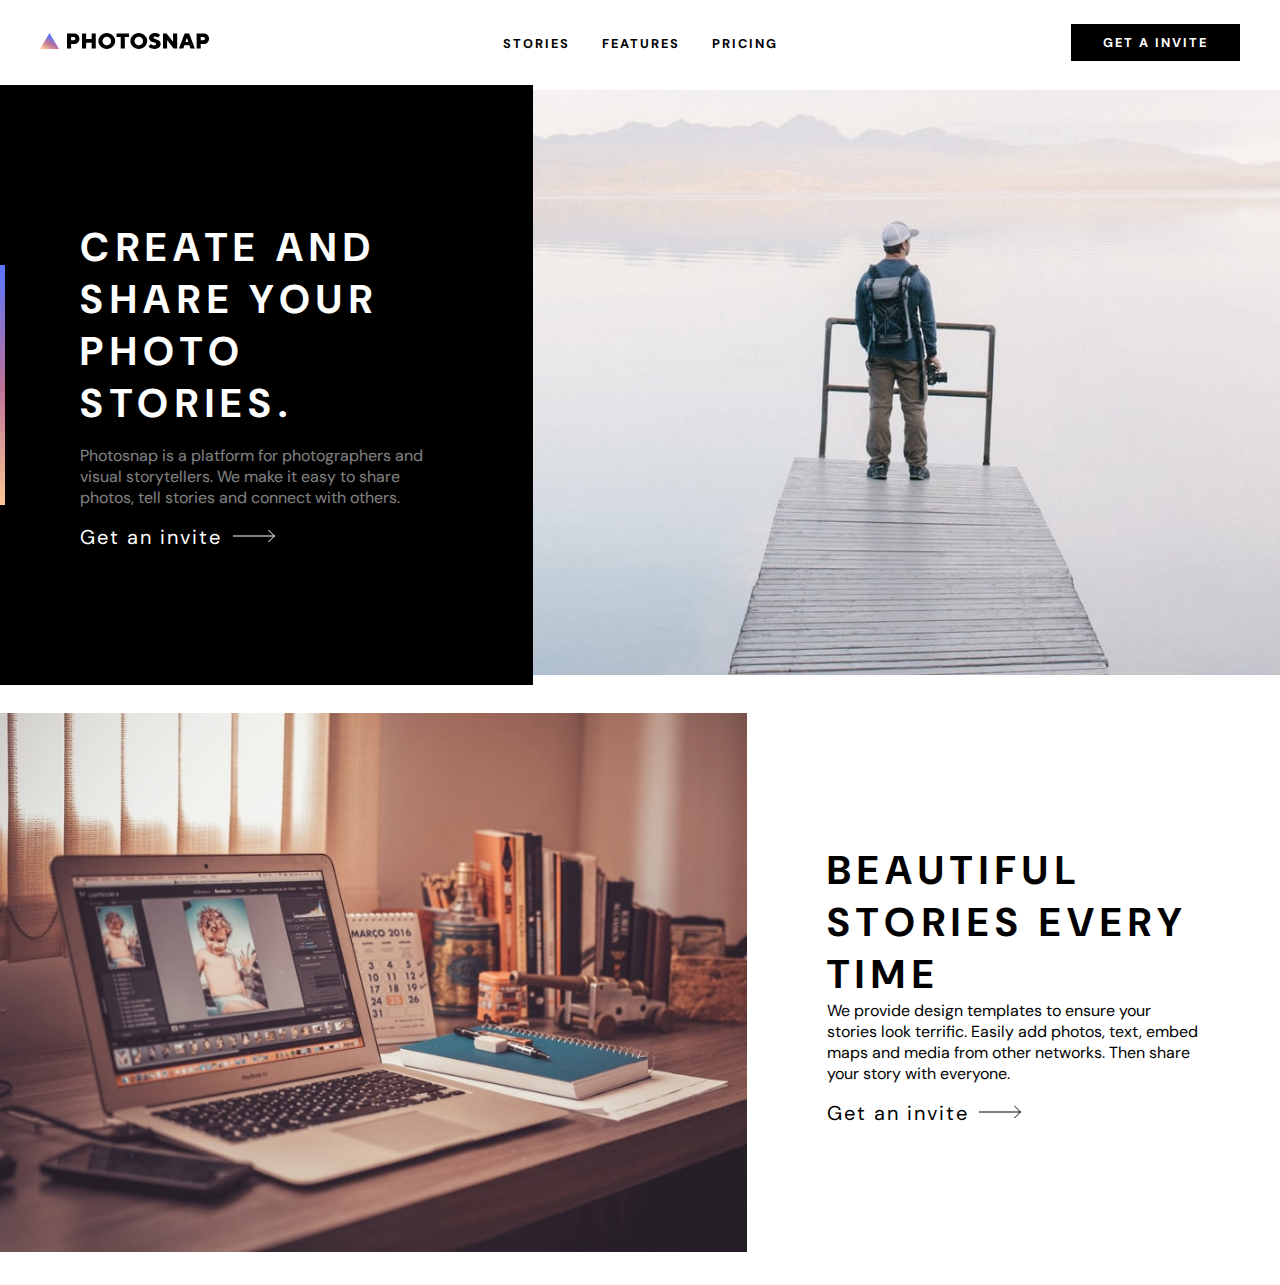
==== index.html @ 8a99cd74 "Stories Section Added" ====
<!DOCTYPE html>
<html lang="en">
  <head>
    <meta charset="UTF-8" />
    <meta name="viewport" content="width=device-width, initial-scale=1.0" />
    <title>Photosnap - Frontend Mentor Design</title>
    <!-- CSS Here -->
    <link rel="stylesheet" href="./app/style.css" />
    <!-- JS Here -->
    <script defer src="./app/script.js"></script>
    <!-- Font Here -->
    <link rel="preconnect" href="https://fonts.googleapis.com" />
    <link rel="preconnect" href="https://fonts.gstatic.com" crossorigin />
    <link
      href="https://fonts.googleapis.com/css2?family=DM+Sans:ital,opsz,wght@0,9..40,100..1000;1,9..40,100..1000&display=swap"
      rel="stylesheet"
    />
  </head>
  <body>
    <header class="container header">
      <a href="#">
        <img src="./src/logo/logo.svg" alt="Logo" />
      </a>
      <ul>
        <li><a href="#">Stories</a></li>
        <li><a href="#">Features</a></li>
        <li><a href="#">Pricing</a></li>
      </ul>
      <a href="#" class="get--invite__btn">Get a Invite</a>
    </header>

    <main>
      <section>
        <div class="hero__container flex flex-aic flex-jcc">
          <div class="typography__col flex flex-dir-col flex-ais flex-jcc">
            <h1>Create and share your photo stories.</h1>
            <p>
              Photosnap is a platform for photographers and visual storytellers.
              We make it easy to share photos, tell stories and connect with
              others.
            </p>
            <a class="arrow--white">Get an invite</a>
          </div>
          <div class="image__col">
            <img src="./src/background/create-and-share.jpg" alt="Hero Image" />
          </div>
        </div>
      </section>
      <!-- Stories -->
      <section>
        <div class="stories flex flex-aic flex-jcc">
          <div class="img__col flex-2">
            <img src="./src/background/beautiful-stories.jpg" alt="" />
          </div>
          <div class="typography flex flex-ais flex-jcc flex-dir-col flex-1">
            <h2>BEAUTIFUL STORIES EVERY TIME</h2>
            <p>
              We provide design templates to ensure your stories look terrific.
              Easily add photos, text, embed maps and media from other networks.
              Then share your story with everyone.
            </p>
            <a class="arrow--black">Get an invite</a>
          </div>
        </div>
      </section>
    </main>
  </body>
</html>
---- app/style.css ----
/* Variable */
:root {
  --white-color: #fff;
  --black-color: #000;
  --grey-color: #dfdfdf;
  --blue-color: #5a77ff;
  --pink-color: #bc7198;
  --orange-color: #ffc593;
}
* {
  margin: 0;
  padding: 0;
}
a {
  font-size: 0.8rem;
  letter-spacing: 0.125rem;
  font-weight: 700;
  text-decoration: none;
}
a:not(.get--invite__btn):hover {
  opacity: 0.5;
}
ul {
  list-style: none;
  display: flex;
  align-items: center;
  gap: 2rem;
}
h1,
h2 {
  letter-spacing: 0.417rem;
  font-size: 2.5rem;
  font-weight: 700;
  line-height: 3.25rem;
  text-transform: uppercase;
}
.arrow--white {
  position: relative;
  margin-top: 1rem;
  font-size: 1.25rem;
  font-weight: 400;
  cursor: pointer;
  opacity: 1;
}

.arrow--white::before {
  content: "";
  width: 3rem;
  height: 1.25rem;
  background-image: url(./../src/icons/arrow-white.svg);
  background-position: center;
  background-repeat: no-repeat;
  position: absolute;
  top: 2px;
  bottom: 0;
  right: -3.5rem;
}
.arrow--black {
  position: relative;
  margin-top: 1rem;
  font-size: 1.25rem;
  font-weight: 400;
  cursor: pointer;
  opacity: 1;
}

.arrow--black::before {
  content: "";
  width: 3rem;
  height: 1.25rem;
  background-image: url(./../src/icons/arrow-black.svg);
  background-position: center;
  background-repeat: no-repeat;
  position: absolute;
  top: 2px;
  bottom: 0;
  right: -3.5rem;
}
.container {
  max-width: 1200px;
  margin: 0 auto;
}
.flex {
  display: flex;
}
.flex-aic {
  align-items: center;
}
.flex-ais {
  align-items: flex-start;
}
.flex-dir-col {
  flex-direction: column;
}
.flex-jcc {
  justify-content: center;
}
.flex-1 {
  flex: 1;
}
.flex-2 {
  flex: 2;
}

body {
  font-family: "DM Sans", sans-serif;
  font-weight: 400;
}

/* Header */
.header {
  display: flex;
  align-items: center;
  justify-content: space-between;
  flex-direction: row;
  padding: 1.5rem 0;
}
.header ul li a {
  text-transform: uppercase;
  color: var(--black-color);
  transition: opacity 0.25s ease-in-out;
}
.get--invite__btn {
  text-transform: uppercase;
  background: var(--black-color);
  color: var(--white-color);
  padding: 0.625rem 2rem;
  transition: all 0.5s ease-in-out;
}
.get--invite__btn:hover {
  background: var(--grey-color);
  color: var(--black-color);
}
/* Hero */
.hero__container {
  height: 600px;
  overflow: hidden;
}
.hero__container .typography__col {
  background: var(--black-color);
  flex: 1;
  height: 100%;
  padding: 0 5rem;
  position: relative;
}
.hero__container .typography__col::before {
  content: "";
  position: absolute;
  left: 0;
  width: 5px;
  height: 40%;
  background-image: linear-gradient(
    var(--blue-color),
    var(--pink-color),
    var(--orange-color)
  );
}
.hero__container .image__col {
  flex: 2;
  width: 100%;
}
.hero__container .image__col img {
  width: 100%;
  height: 100%;
  object-fit: cover;
}
.hero__container :has(h1, p, a) {
  color: var(--white-color);
}
.hero__container p {
  margin-top: 1rem;
  opacity: 0.5;
}
/* Stories */
.stories {
  height: 600px;
  overflow: hidden;
}
.stories .typography {
  height: 100%;
  padding: 0 5rem;
}
.stories img {
  width: 100%;
  height: 100%;
  object-fit: cover;
}
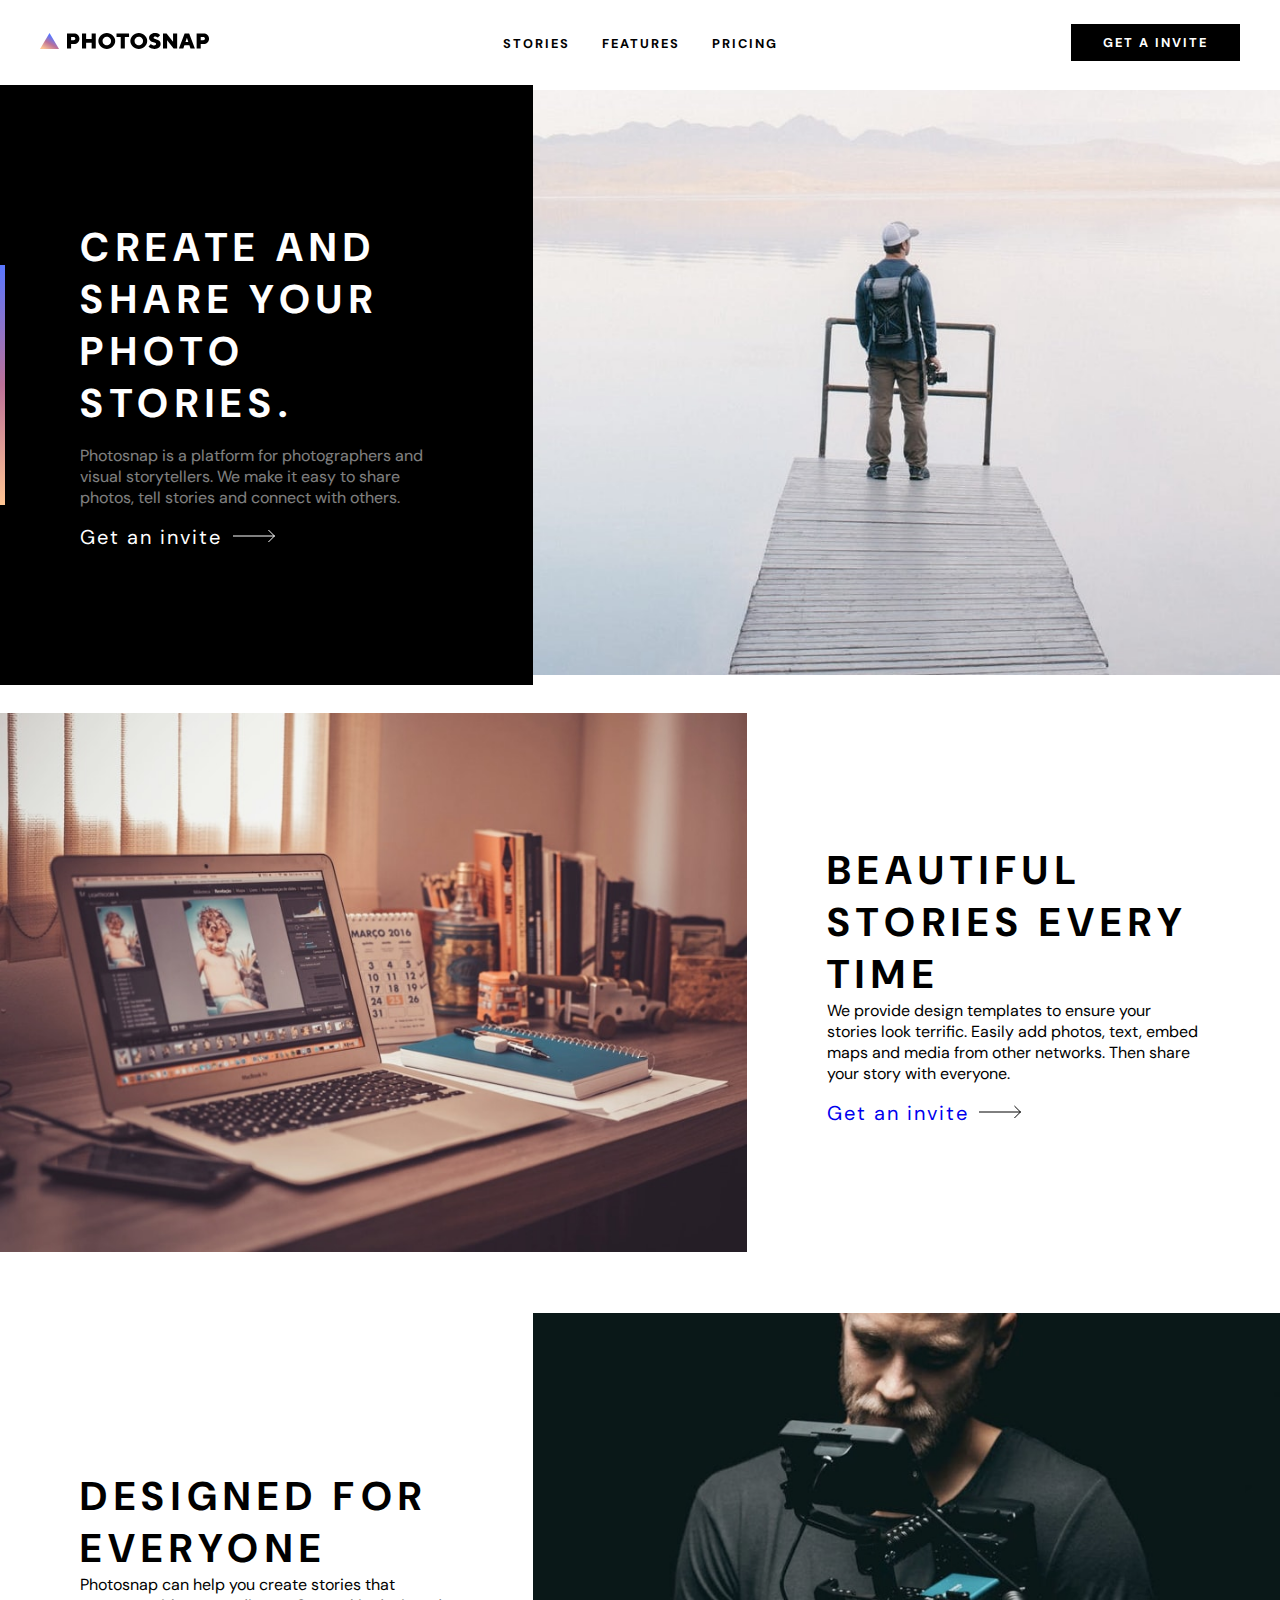
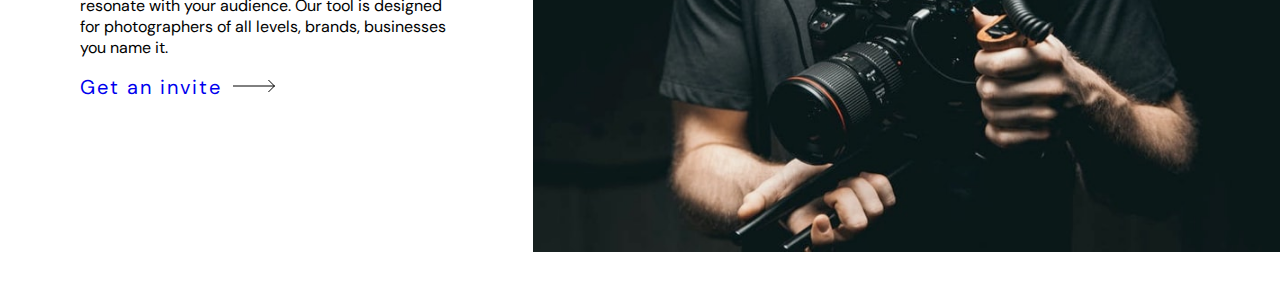
==== commit fd61bc5e: "Designed for Everyone Section is created" ====
--- a/index.html
+++ b/index.html
@@ -32,7 +32,9 @@
     <main>
       <section>
         <div class="hero__container flex flex-aic flex-jcc">
-          <div class="typography__col flex flex-dir-col flex-ais flex-jcc">
+          <div
+            class="typography__col flex flex-dir-col flex-ais flex-jcc flex-1"
+          >
             <h1>Create and share your photo stories.</h1>
             <p>
               Photosnap is a platform for photographers and visual storytellers.
@@ -41,7 +43,7 @@
             </p>
             <a class="arrow--white">Get an invite</a>
           </div>
-          <div class="image__col">
+          <div class="image__col flex-2">
             <img src="./src/background/create-and-share.jpg" alt="Hero Image" />
           </div>
         </div>
@@ -49,17 +51,38 @@
       <!-- Stories -->
       <section>
         <div class="stories flex flex-aic flex-jcc">
-          <div class="img__col flex-2">
+          <div class="image__col flex-2">
             <img src="./src/background/beautiful-stories.jpg" alt="" />
           </div>
-          <div class="typography flex flex-ais flex-jcc flex-dir-col flex-1">
+          <div
+            class="typography__col flex flex-ais flex-jcc flex-dir-col flex-1"
+          >
             <h2>BEAUTIFUL STORIES EVERY TIME</h2>
             <p>
               We provide design templates to ensure your stories look terrific.
               Easily add photos, text, embed maps and media from other networks.
               Then share your story with everyone.
             </p>
-            <a class="arrow--black">Get an invite</a>
+            <a href="#" class="arrow--black">Get an invite</a>
+          </div>
+        </div>
+      </section>
+      <!-- Designed for Everyone -->
+      <section>
+        <div class="design flex flex-aic flex jcc">
+          <div
+            class="typography__col flex flex-ais flex-jcc flex-dir-col flex-1"
+          >
+            <h2>Designed for Everyone</h2>
+            <p>
+              Photosnap can help you create stories that resonate with your
+              audience. Our tool is designed for photographers of all levels,
+              brands, businesses you name it.
+            </p>
+            <a href="#" class="arrow--black">Get an invite</a>
+          </div>
+          <div class="image__col flex-2">
+            <img src="./src/background/designed-for-everyone.jpg" alt="" />
           </div>
         </div>
       </section>
--- a/app/style.css
+++ b/app/style.css
@@ -132,15 +132,21 @@
   color: var(--black-color);
 }
 /* Hero */
-.hero__container {
+:where(.hero__container, .stories, .design) {
   height: 600px;
   overflow: hidden;
 }
+:where(.hero__container, .stories, .design) .typography__col {
+  height: 100%;
+  padding: 0 5rem;
+}
+:where(.hero__container, .stories, .design) .image__col img {
+  width: 100%;
+  height: 100%;
+  object-fit: cover;
+}
 .hero__container .typography__col {
   background: var(--black-color);
-  flex: 1;
-  height: 100%;
-  padding: 0 5rem;
   position: relative;
 }
 .hero__container .typography__col::before {
@@ -159,11 +165,7 @@
   flex: 2;
   width: 100%;
 }
-.hero__container .image__col img {
-  width: 100%;
-  height: 100%;
-  object-fit: cover;
-}
+
 .hero__container :has(h1, p, a) {
   color: var(--white-color);
 }
@@ -171,17 +173,3 @@
   margin-top: 1rem;
   opacity: 0.5;
 }
-/* Stories */
-.stories {
-  height: 600px;
-  overflow: hidden;
-}
-.stories .typography {
-  height: 100%;
-  padding: 0 5rem;
-}
-.stories img {
-  width: 100%;
-  height: 100%;
-  object-fit: cover;
-}
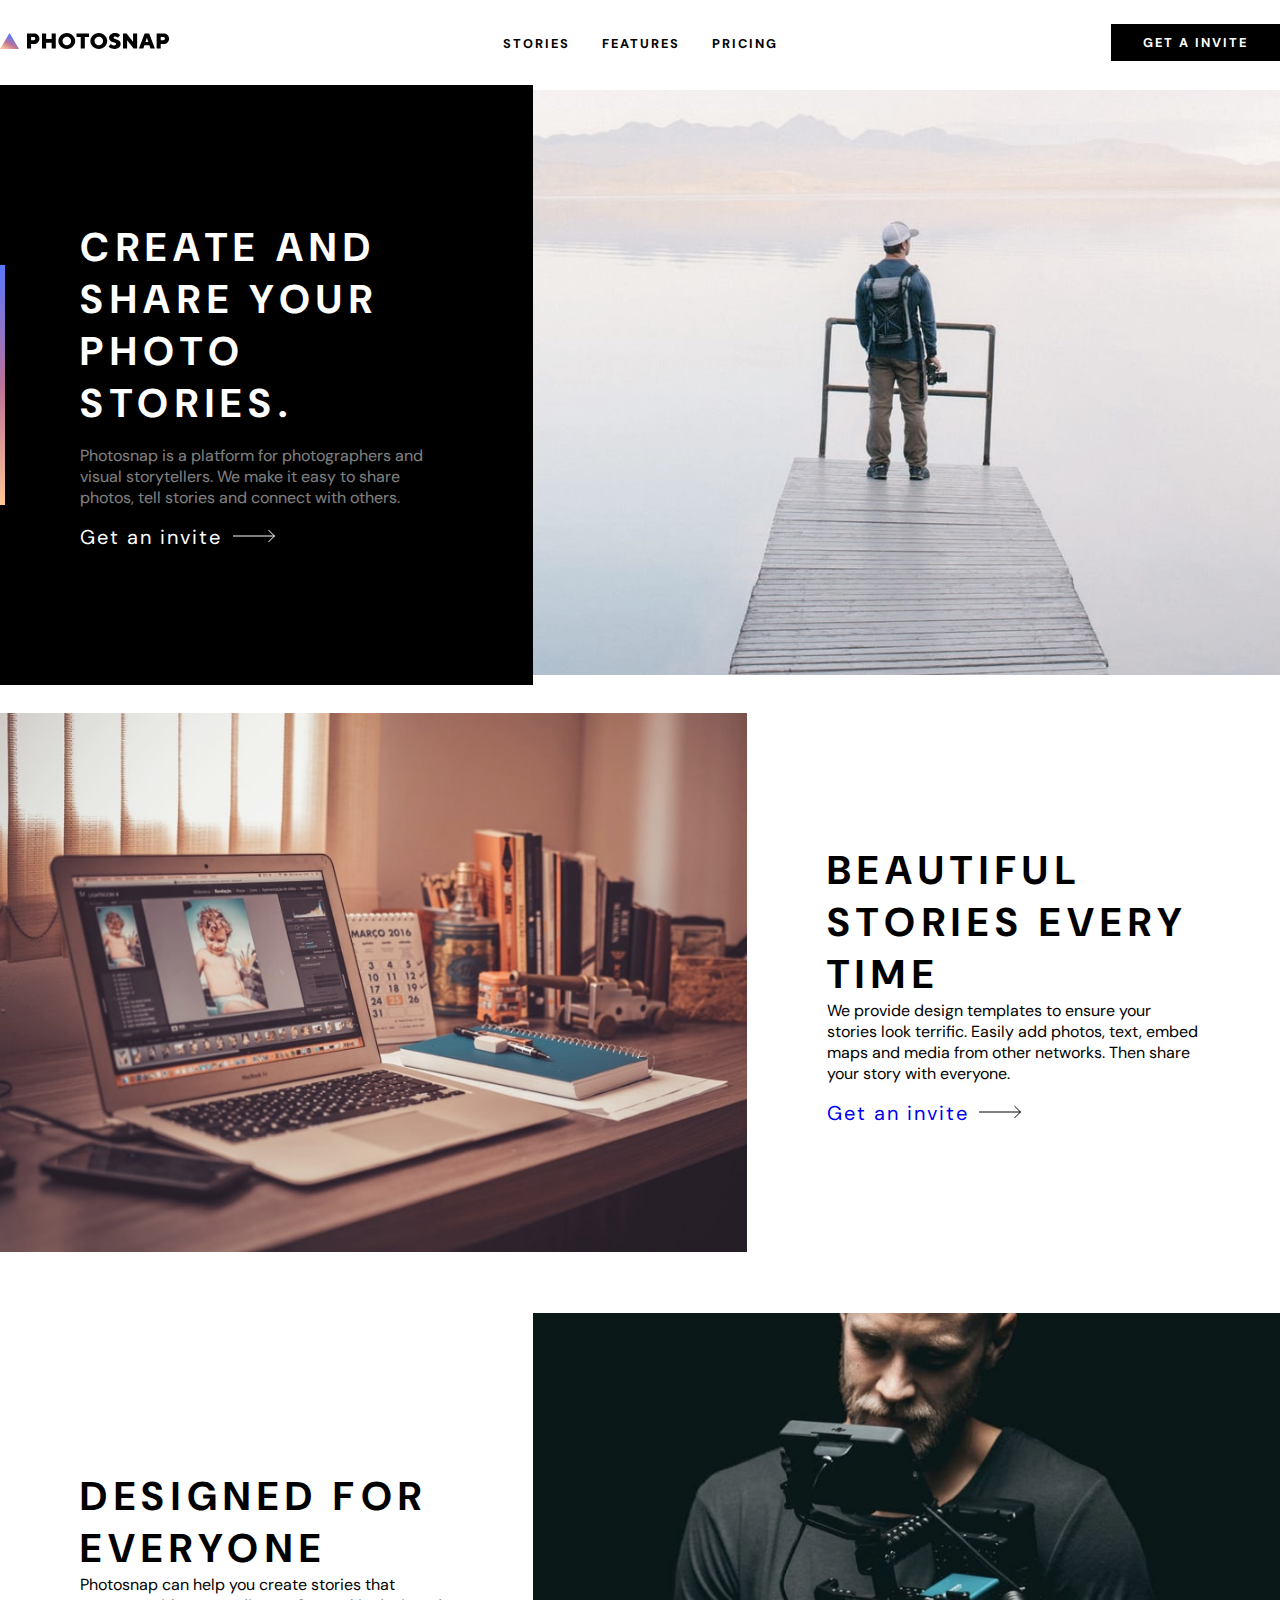
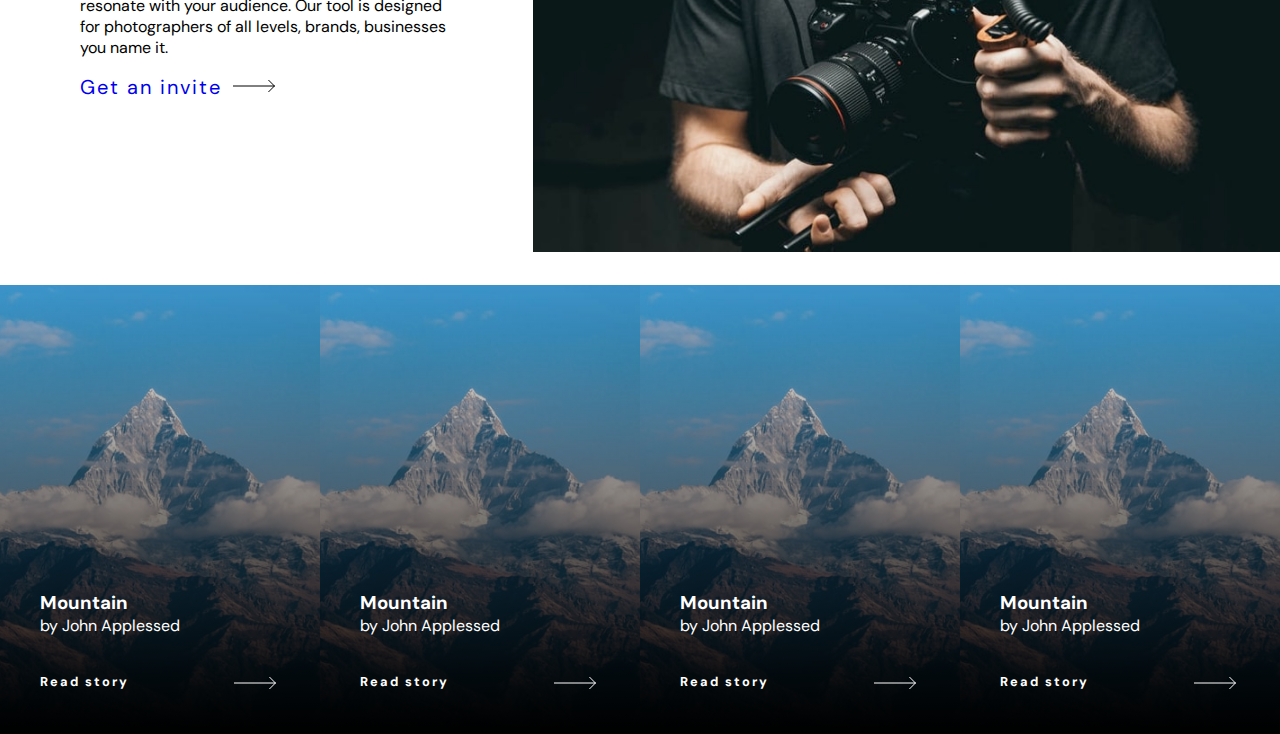
==== commit b072ff52: "Stories card layout designed" ====
--- a/index.html
+++ b/index.html
@@ -86,6 +86,55 @@
           </div>
         </div>
       </section>
+      <!-- Stories cards -->
+      <section>
+        <div class="stories__card">
+          <div class="single--story">
+            <img src="./src/story/mountains.jpg" />
+            <div class="story--content">
+              <h3>Mountain</h3>
+              <p>by John Applessed</p>
+              <div class="divider--line">
+                <span></span>
+              </div>
+              <a href="#">Read story</a>
+            </div>
+          </div>
+          <div class="single--story">
+            <img src="./src/story/mountains.jpg" />
+            <div class="story--content">
+              <h3>Mountain</h3>
+              <p>by John Applessed</p>
+              <div class="divider--line">
+                <span></span>
+              </div>
+              <a href="#">Read story</a>
+            </div>
+          </div>
+          <div class="single--story">
+            <img src="./src/story/mountains.jpg" />
+            <div class="story--content">
+              <h3>Mountain</h3>
+              <p>by John Applessed</p>
+              <div class="divider--line">
+                <span></span>
+              </div>
+              <a href="#">Read story</a>
+            </div>
+          </div>
+          <div class="single--story">
+            <img src="./src/story/mountains.jpg" />
+            <div class="story--content">
+              <h3>Mountain</h3>
+              <p>by John Applessed</p>
+              <div class="divider--line">
+                <span></span>
+              </div>
+              <a href="#">Read story</a>
+            </div>
+          </div>
+        </div>
+      </section>
     </main>
   </body>
 </html>
--- a/app/style.css
+++ b/app/style.css
@@ -77,7 +77,7 @@
   right: -3.5rem;
 }
 .container {
-  max-width: 1200px;
+  max-width: 1360px;
   margin: 0 auto;
 }
 .flex {
@@ -173,3 +173,72 @@
   margin-top: 1rem;
   opacity: 0.5;
 }
+/* Stories card */
+.stories__card {
+  display: grid;
+  grid-template-columns: repeat(4, 1fr);
+}
+.single--story {
+  width: 100%;
+  overflow: hidden;
+  position: relative;
+}
+.single--story::before {
+  content: "";
+  position: absolute;
+  min-width: 600px;
+  height: 100%;
+  background: linear-gradient(#0000, #000);
+}
+single--story img {
+  width: 100%;
+  height: 400px;
+}
+.story--content {
+  position: absolute;
+  bottom: 0;
+  z-index: 999;
+  padding: 2.5rem;
+  width: calc(100% - 5rem);
+  margin-bottom: 1.5rem;
+}
+.story--content:has(h3, p, a) {
+  color: var(--white-color);
+}
+.divider--line {
+  position: relative;
+  overflow-y: auto;
+  height: 1px;
+  margin-top: 1rem;
+}
+.divider--line span::before {
+  content: "";
+  width: 300px;
+  height: 1px;
+  background: var(--white-color);
+  position: absolute;
+  top: 10px;
+}
+.story--content a {
+  color: var(--white-color);
+  position: relative;
+  bottom: -20px;
+  display: block;
+}
+.single--story a::before {
+  content: "";
+  width: 50px;
+  height: 20px;
+  background-image: url(./../src/icons/arrow-white.svg);
+  background-repeat: no-repeat;
+  background-position: center;
+  top: 0;
+  bottom: 0;
+  position: absolute;
+  right: 0;
+}
+.single--story img {
+  width: 100%;
+  height: 100%;
+  object-fit: cover;
+}
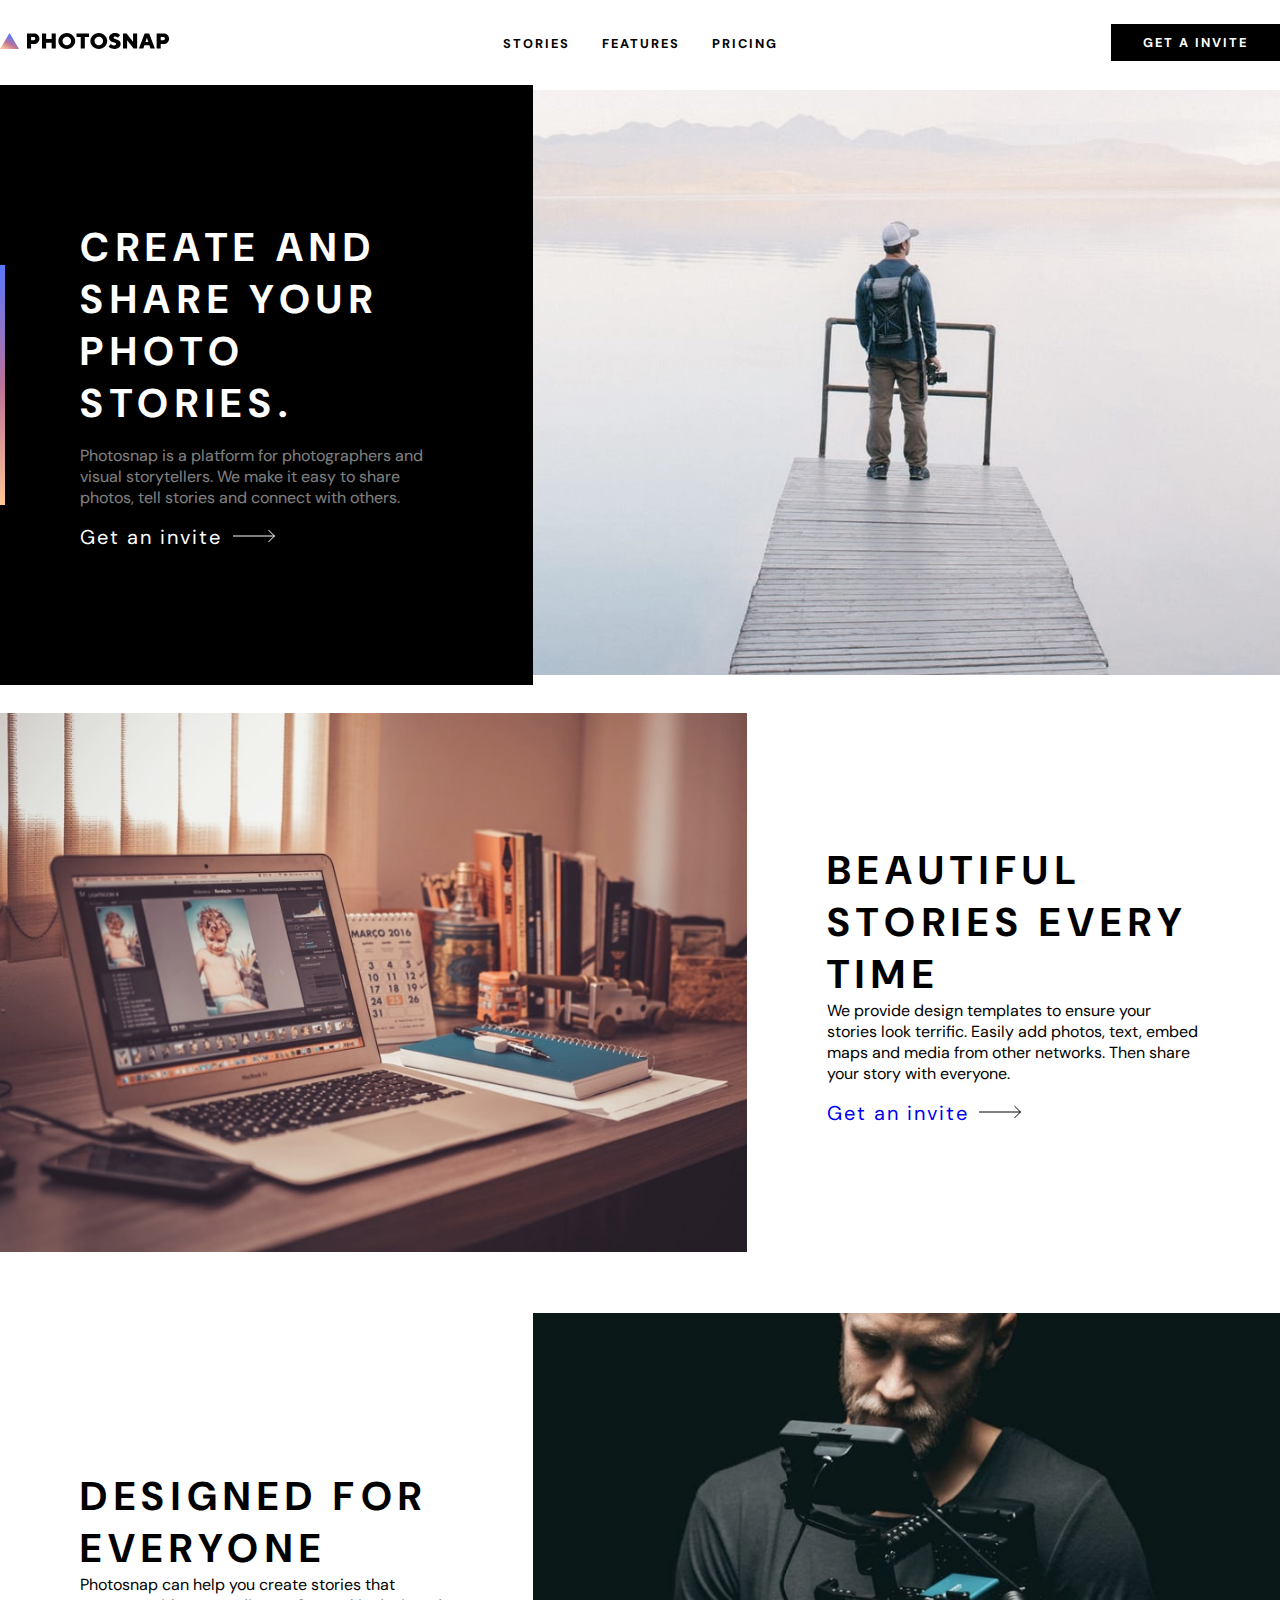
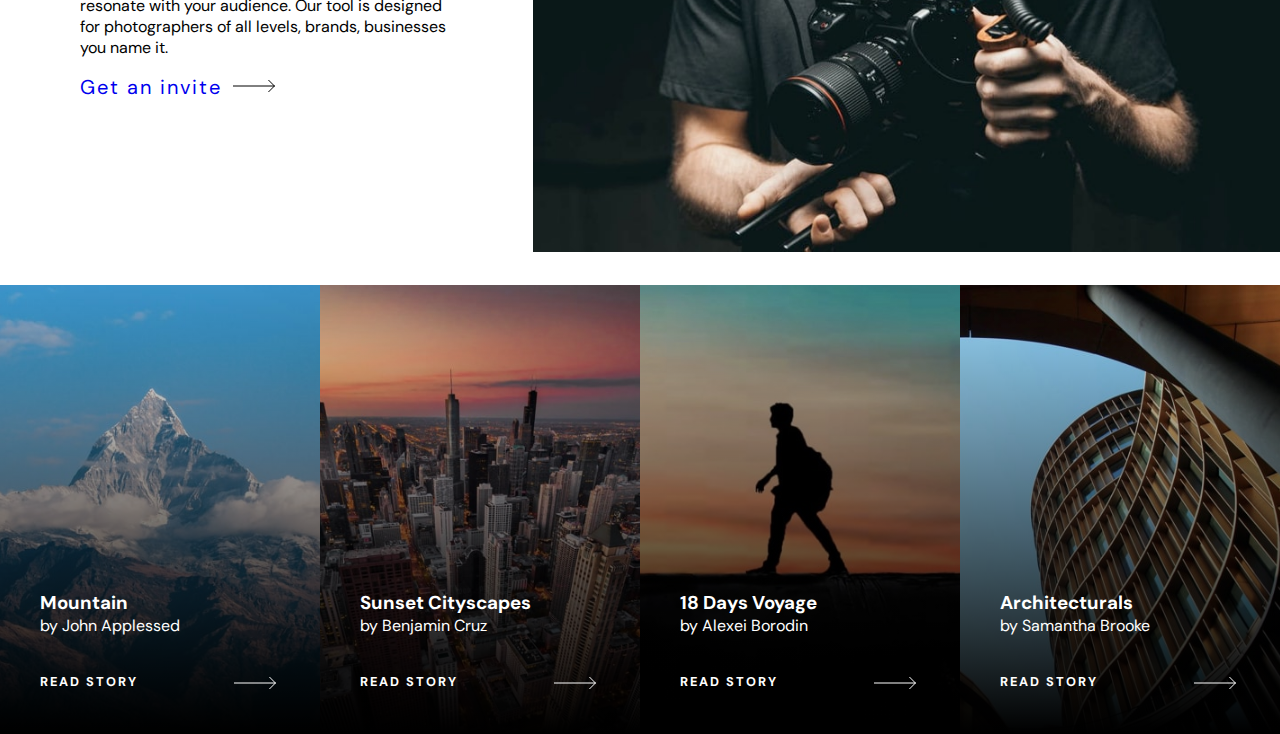
==== commit 041d9c81: "Updated content of all stories card" ====
--- a/index.html
+++ b/index.html
@@ -100,33 +100,36 @@
               <a href="#">Read story</a>
             </div>
           </div>
+
           <div class="single--story">
-            <img src="./src/story/mountains.jpg" />
+            <img src="./src/story/cityscapes.jpg" />
             <div class="story--content">
-              <h3>Mountain</h3>
-              <p>by John Applessed</p>
+              <h3>Sunset Cityscapes</h3>
+              <p>by Benjamin Cruz</p>
               <div class="divider--line">
                 <span></span>
               </div>
               <a href="#">Read story</a>
             </div>
           </div>
+
           <div class="single--story">
-            <img src="./src/story/mountains.jpg" />
+            <img src="./src/story/18-days-voyage.jpg" />
             <div class="story--content">
-              <h3>Mountain</h3>
-              <p>by John Applessed</p>
+              <h3>18 Days Voyage</h3>
+              <p>by Alexei Borodin</p>
               <div class="divider--line">
                 <span></span>
               </div>
               <a href="#">Read story</a>
             </div>
           </div>
+
           <div class="single--story">
-            <img src="./src/story/mountains.jpg" />
+            <img src="./src/story/architecturals.jpg" />
             <div class="story--content">
-              <h3>Mountain</h3>
-              <p>by John Applessed</p>
+              <h3>Architecturals</h3>
+              <p>by Samantha Brooke</p>
               <div class="divider--line">
                 <span></span>
               </div>
--- a/app/style.css
+++ b/app/style.css
@@ -182,6 +182,26 @@
   width: 100%;
   overflow: hidden;
   position: relative;
+  transition: transform 0.25s ease-in-out;
+  cursor: pointer;
+}
+.single--story:hover {
+  transform: translateY(-2rem);
+}
+.single--story:hover::after {
+  content: "";
+  position: absolute;
+  background-image: linear-gradient(
+    150deg,
+    var(--blue-color),
+    var(--pink-color),
+    var(--orange-color)
+  );
+  min-width: 500px;
+  height: 6px;
+  bottom: 0;
+  left: 0;
+  z-index: 2;
 }
 .single--story::before {
   content: "";
@@ -221,9 +241,13 @@
 }
 .story--content a {
   color: var(--white-color);
+  text-transform: uppercase;
   position: relative;
   bottom: -20px;
   display: block;
+}
+.story--content a:hover {
+  opacity: 1;
 }
 .single--story a::before {
   content: "";
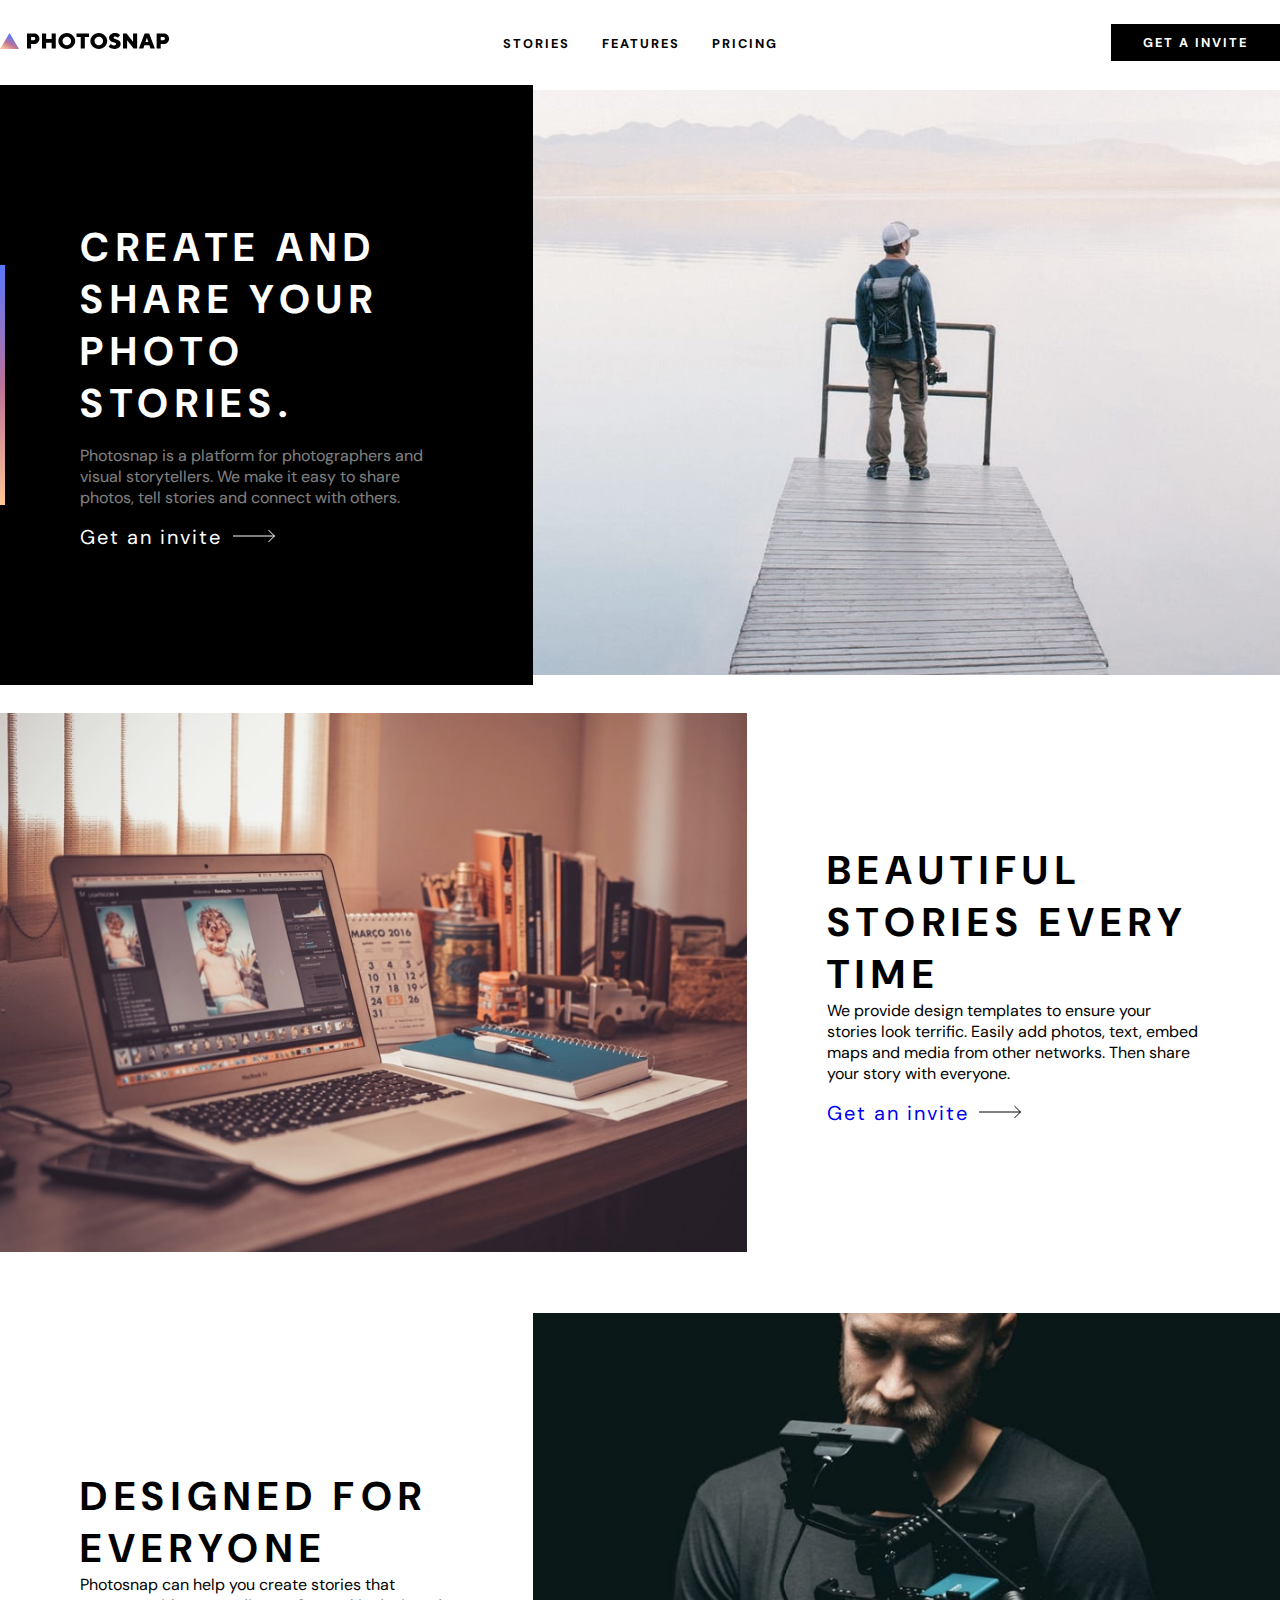
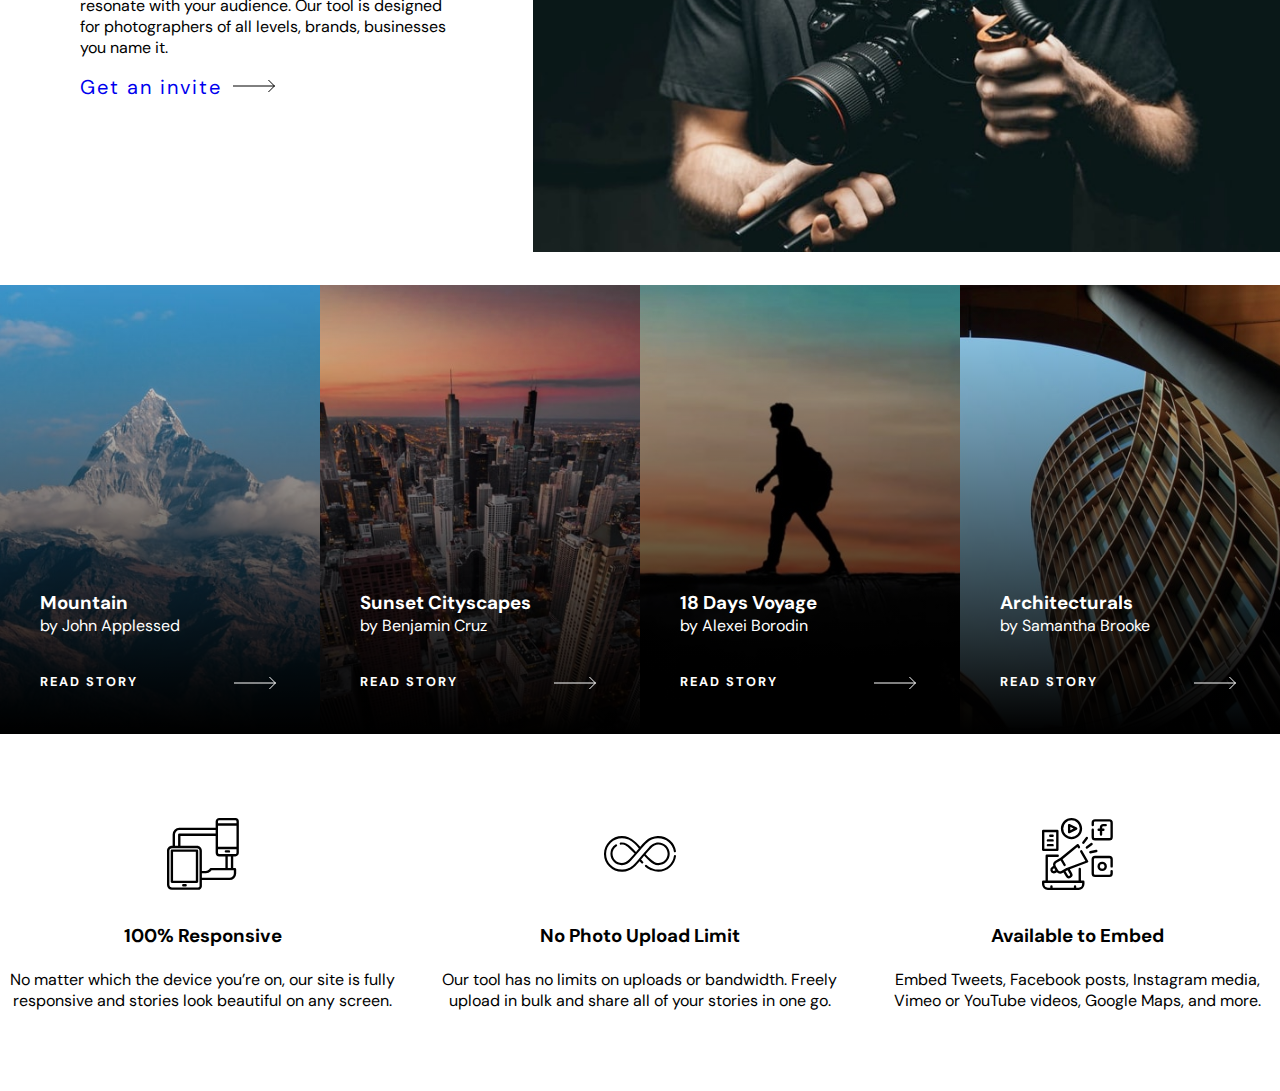
==== commit 8ff06451: "Benefits section designed completely." ====
--- a/index.html
+++ b/index.html
@@ -138,6 +138,47 @@
           </div>
         </div>
       </section>
+      <!-- Benefits -->
+      <section>
+        <div class="container benefit flex flex-aic flex-jcc">
+          <div class="benefit-content flex-1">
+            <div class="feature--img flex flex-aic flex-jcc">
+              <img src="./src/icons/responsive.svg" alt="Responsive" />
+            </div>
+            <div class="content flex flex-aic flex-jcc flex-dir-col">
+              <h3>100% Responsive</h3>
+              <p>
+                No matter which the device you’re on, our site is fully
+                responsive and stories look beautiful on any screen.
+              </p>
+            </div>
+          </div>
+          <div class="benefit-content flex-1">
+            <div class="feature--img flex flex-aic flex-jcc">
+              <img src="./src/icons/no-limit.svg" alt="Responsive" />
+            </div>
+            <div class="content flex flex-aic flex-jcc flex-dir-col">
+              <h3>No Photo Upload Limit</h3>
+              <p>
+                Our tool has no limits on uploads or bandwidth. Freely upload in
+                bulk and share all of your stories in one go.
+              </p>
+            </div>
+          </div>
+          <div class="benefit-content flex-1">
+            <div class="feature--img flex flex-aic flex-jcc">
+              <img src="./src/icons/embed.svg" alt="Responsive" />
+            </div>
+            <div class="content flex flex-aic flex-jcc flex-dir-col">
+              <h3>Available to Embed</h3>
+              <p>
+                Embed Tweets, Facebook posts, Instagram media, Vimeo or YouTube
+                videos, Google Maps, and more.
+              </p>
+            </div>
+          </div>
+        </div>
+      </section>
     </main>
   </body>
 </html>
--- a/app/style.css
+++ b/app/style.css
@@ -266,3 +266,18 @@
   height: 100%;
   object-fit: cover;
 }
+/* Benefits */
+.benefit {
+  gap: 2rem;
+  padding: 5rem 0;
+}
+.benefit .feature--img {
+  height: 5rem;
+  margin-bottom: 1.8rem;
+}
+.benefit .content h3 {
+  margin-bottom: 1.3rem;
+}
+.benefit .content p {
+  text-align: center;
+}
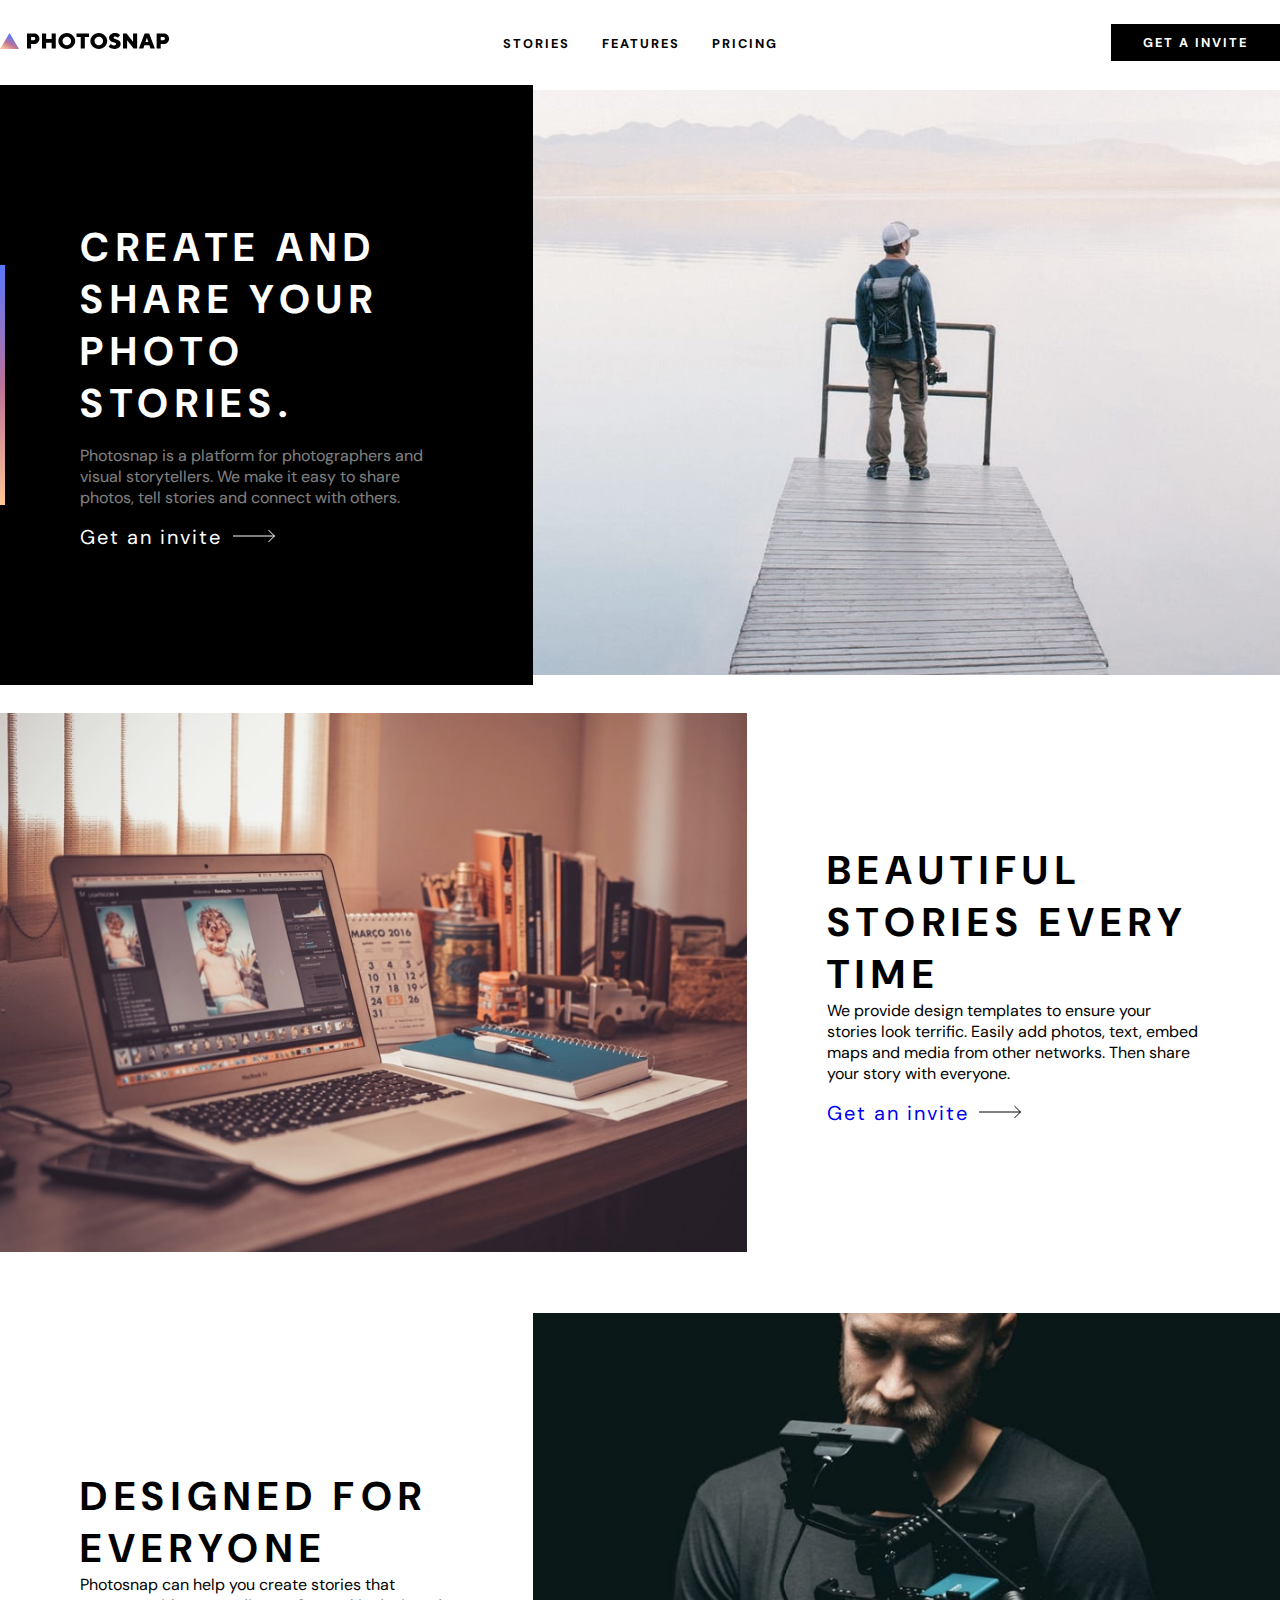
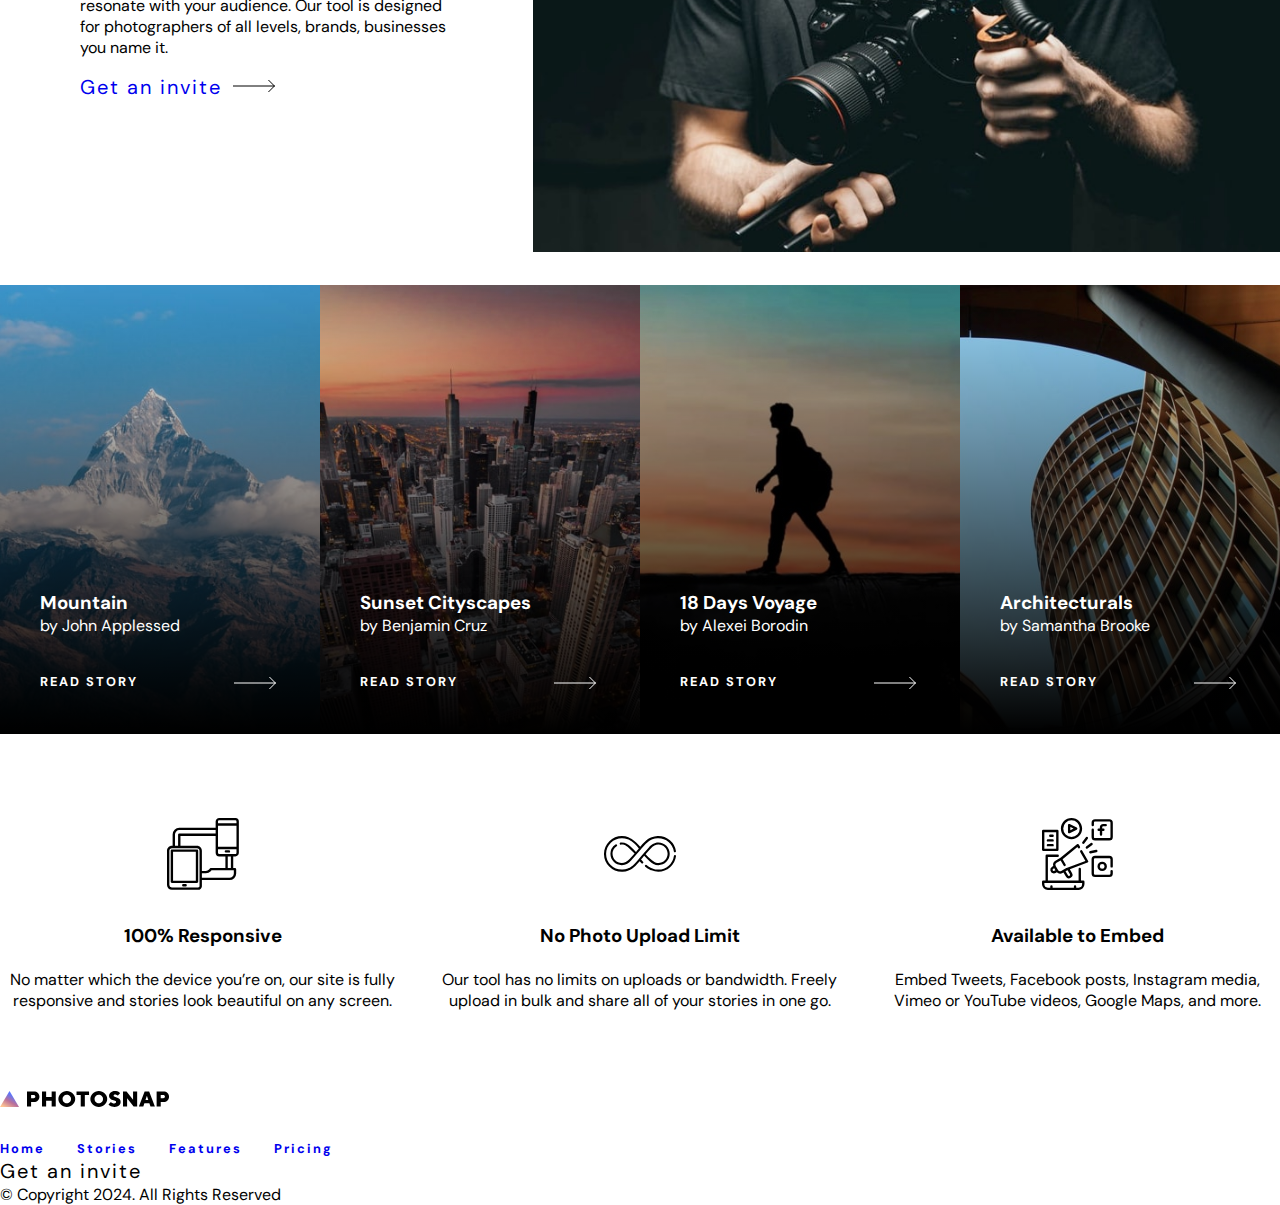
==== commit 514c6218: "Footer Layout set" ====
--- a/index.html
+++ b/index.html
@@ -28,7 +28,6 @@
       </ul>
       <a href="#" class="get--invite__btn">Get a Invite</a>
     </header>
-
     <main>
       <section>
         <div class="hero__container flex flex-aic flex-jcc">
@@ -180,5 +179,33 @@
         </div>
       </section>
     </main>
+    <footer>
+      <div class="container footer">
+        <div class="footer--item footer--logo">
+          <a href="#"><img src="./src/logo/logo.svg" alt="Footer logo" /></a>
+        </div>
+        <div class="footer--item footer--social">
+          <a href="#"><img src="./src/icons/facebook-white.svg" /></a>
+          <a href="#"><img src="./src/icons/youtube-white.svg" /></a>
+          <a href="#"><img src="./src/icons/twitter-white.svg" /></a>
+          <a href="#"><img src="./src/icons/pinterest-white.svg" /></a>
+          <a href="#"><img src="./src/icons/instagram-white.svg" /></a>
+        </div>
+        <div class="footer--item footer--link">
+          <ul>
+            <li><a href="#">Home</a></li>
+            <li><a href="#">Stories</a></li>
+            <li><a href="#">Features</a></li>
+            <li><a href="#">Pricing</a></li>
+          </ul>
+        </div>
+        <div class="footer--item footer--cta">
+          <a class="arrow--white">Get an invite</a>
+        </div>
+        <div class="footer--item copyrights">
+          <p>&copy; Copyright 2024. All Rights Reserved</p>
+        </div>
+      </div>
+    </footer>
   </body>
 </html>
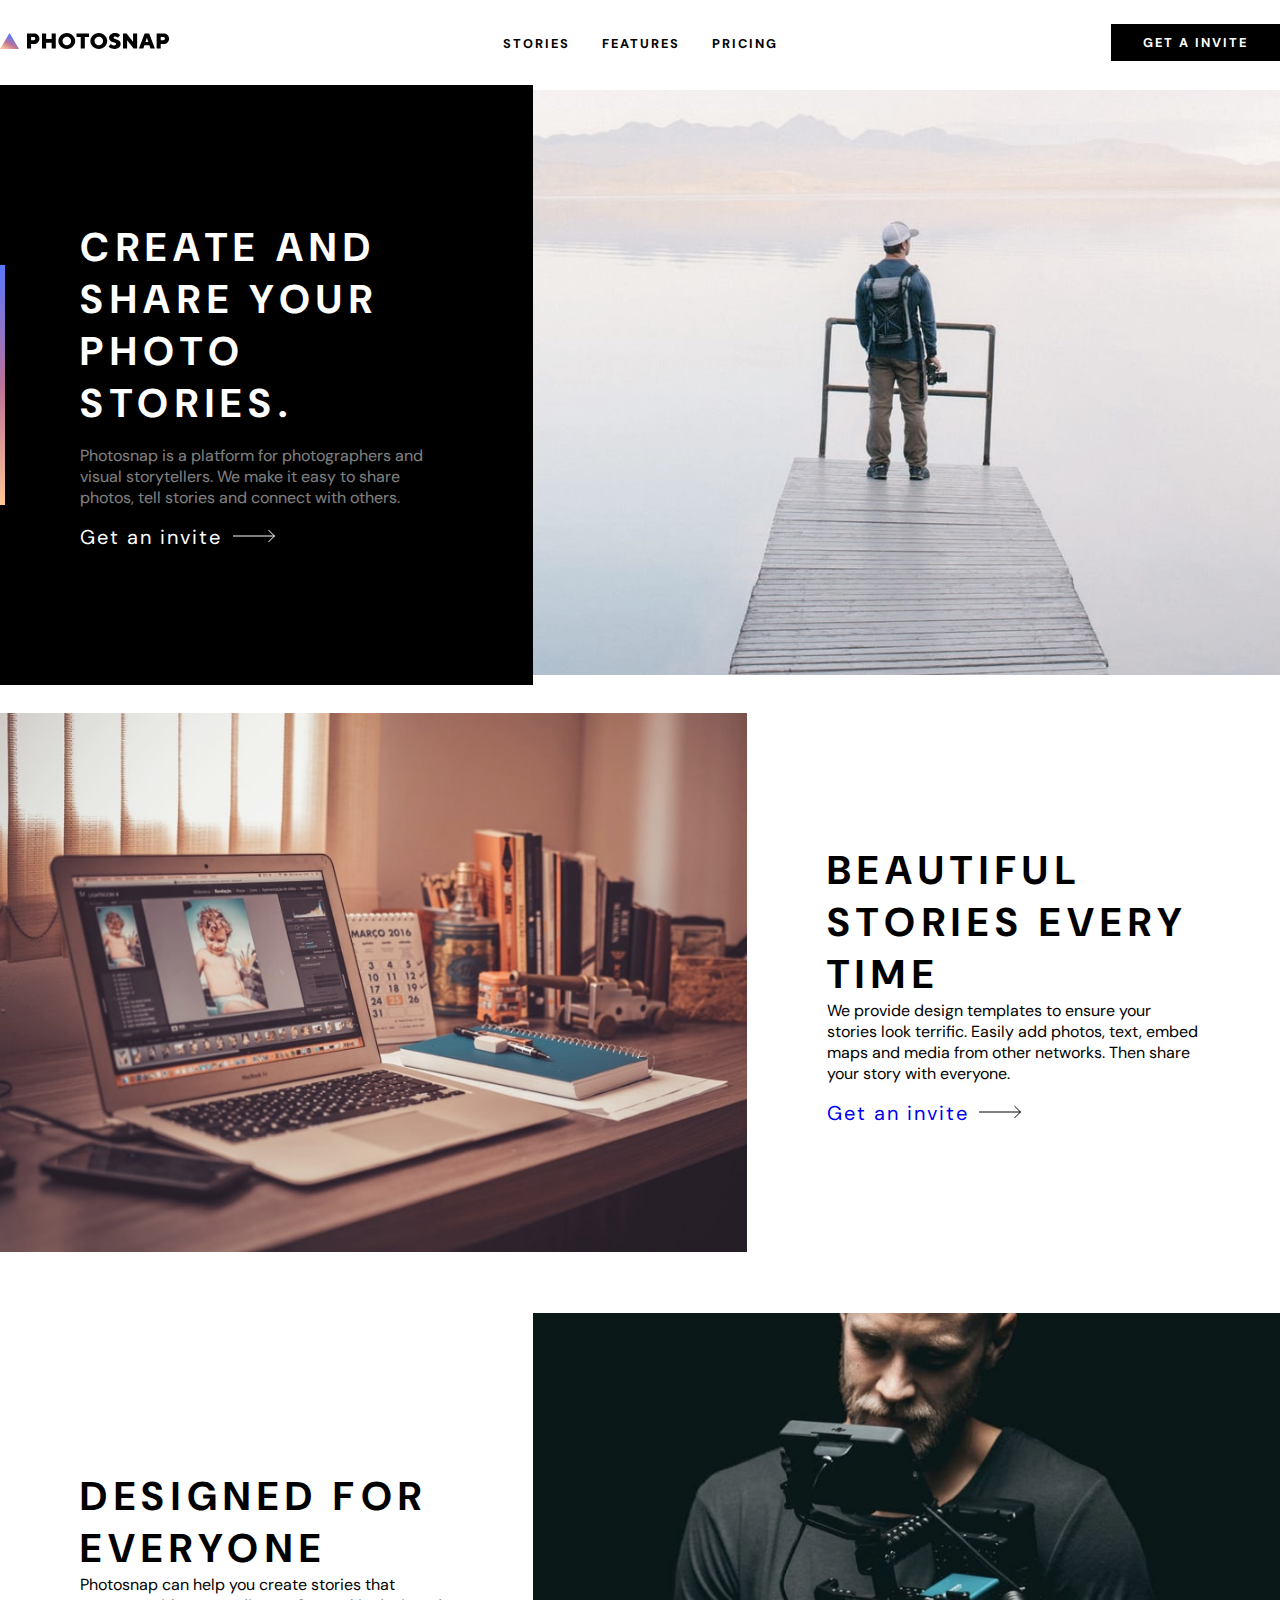
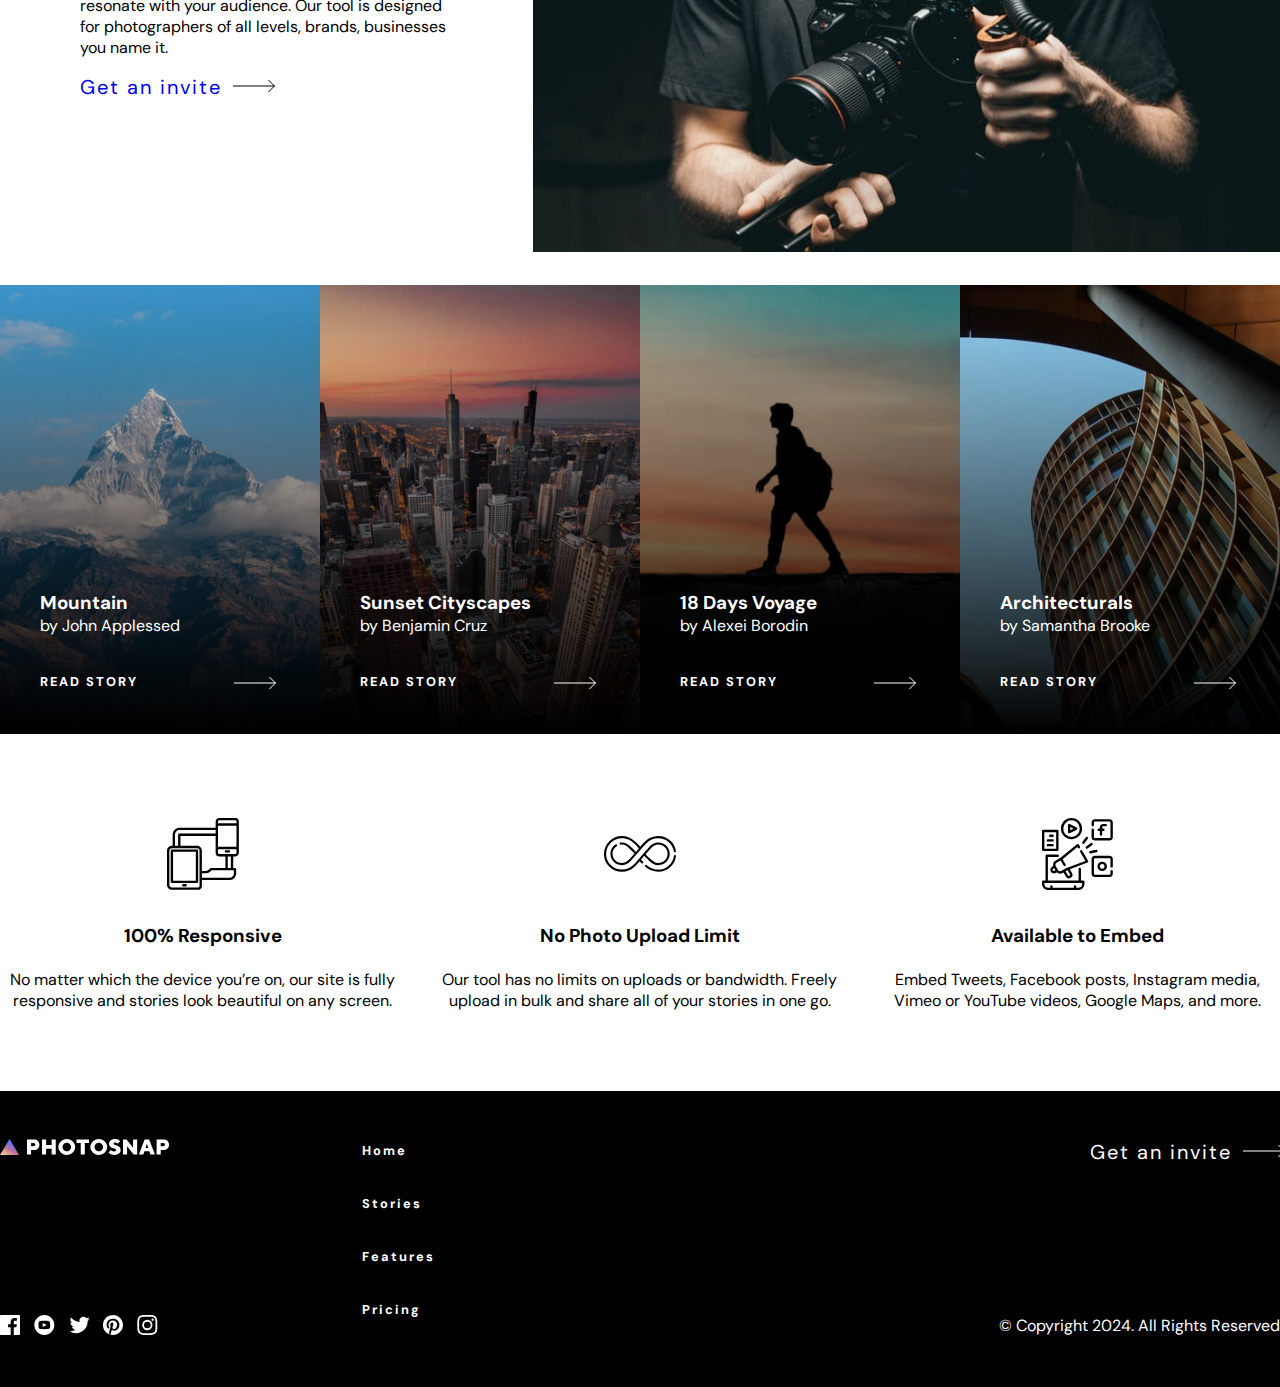
==== commit 2d9b7092: "Footer: Desktop layout done" ====
--- a/index.html
+++ b/index.html
@@ -182,7 +182,9 @@
     <footer>
       <div class="container footer">
         <div class="footer--item footer--logo">
-          <a href="#"><img src="./src/logo/logo.svg" alt="Footer logo" /></a>
+          <a href="#"
+            ><img src="./src/logo/logo-white.svg" alt="Footer logo"
+          /></a>
         </div>
         <div class="footer--item footer--social">
           <a href="#"><img src="./src/icons/facebook-white.svg" /></a>
--- a/app/style.css
+++ b/app/style.css
@@ -281,3 +281,55 @@
 .benefit .content p {
   text-align: center;
 }
+/* Footer */
+footer {
+  padding: 3rem 0;
+  background: var(--black-color);
+}
+.footer {
+  display: grid;
+  grid-template-columns: minmax(max-content, 1fr) minmax(min-content, 3fr) minmax(
+      max-content,
+      1fr
+    );
+  grid-template-rows: 2rem 9rem min-content;
+  color: var(--white-color);
+}
+.footer--item:first-child {
+  grid-column: 1;
+}
+.footer--item:nth-child(2) {
+  grid-area: 3/1 / span 1 / span 1;
+}
+.footer--item:nth-child(3) {
+  grid-area: 1/2 / span 3 / span 1;
+  padding-left: 7rem;
+}
+.footer--item:nth-child(4) {
+  grid-area: 1/3 / span 1 / span 1;
+  justify-self: end;
+}
+.footer--item:nth-child(5) {
+  grid-area: 3/3 / span 1 / span 1;
+  justify-self: end;
+}
+.footer--item .arrow--white {
+  left: -3rem;
+}
+.footer--item ul {
+  display: flex;
+  flex-direction: column;
+  align-items: flex-start;
+}
+.footer--item ul li a {
+  color: var(--white-color);
+}
+.footer--item ul li a:active {
+  opacity: 0.5;
+}
+.footer--social {
+  display: flex;
+  align-items: center;
+  justify-content: start;
+  gap: 0.8625rem;
+}
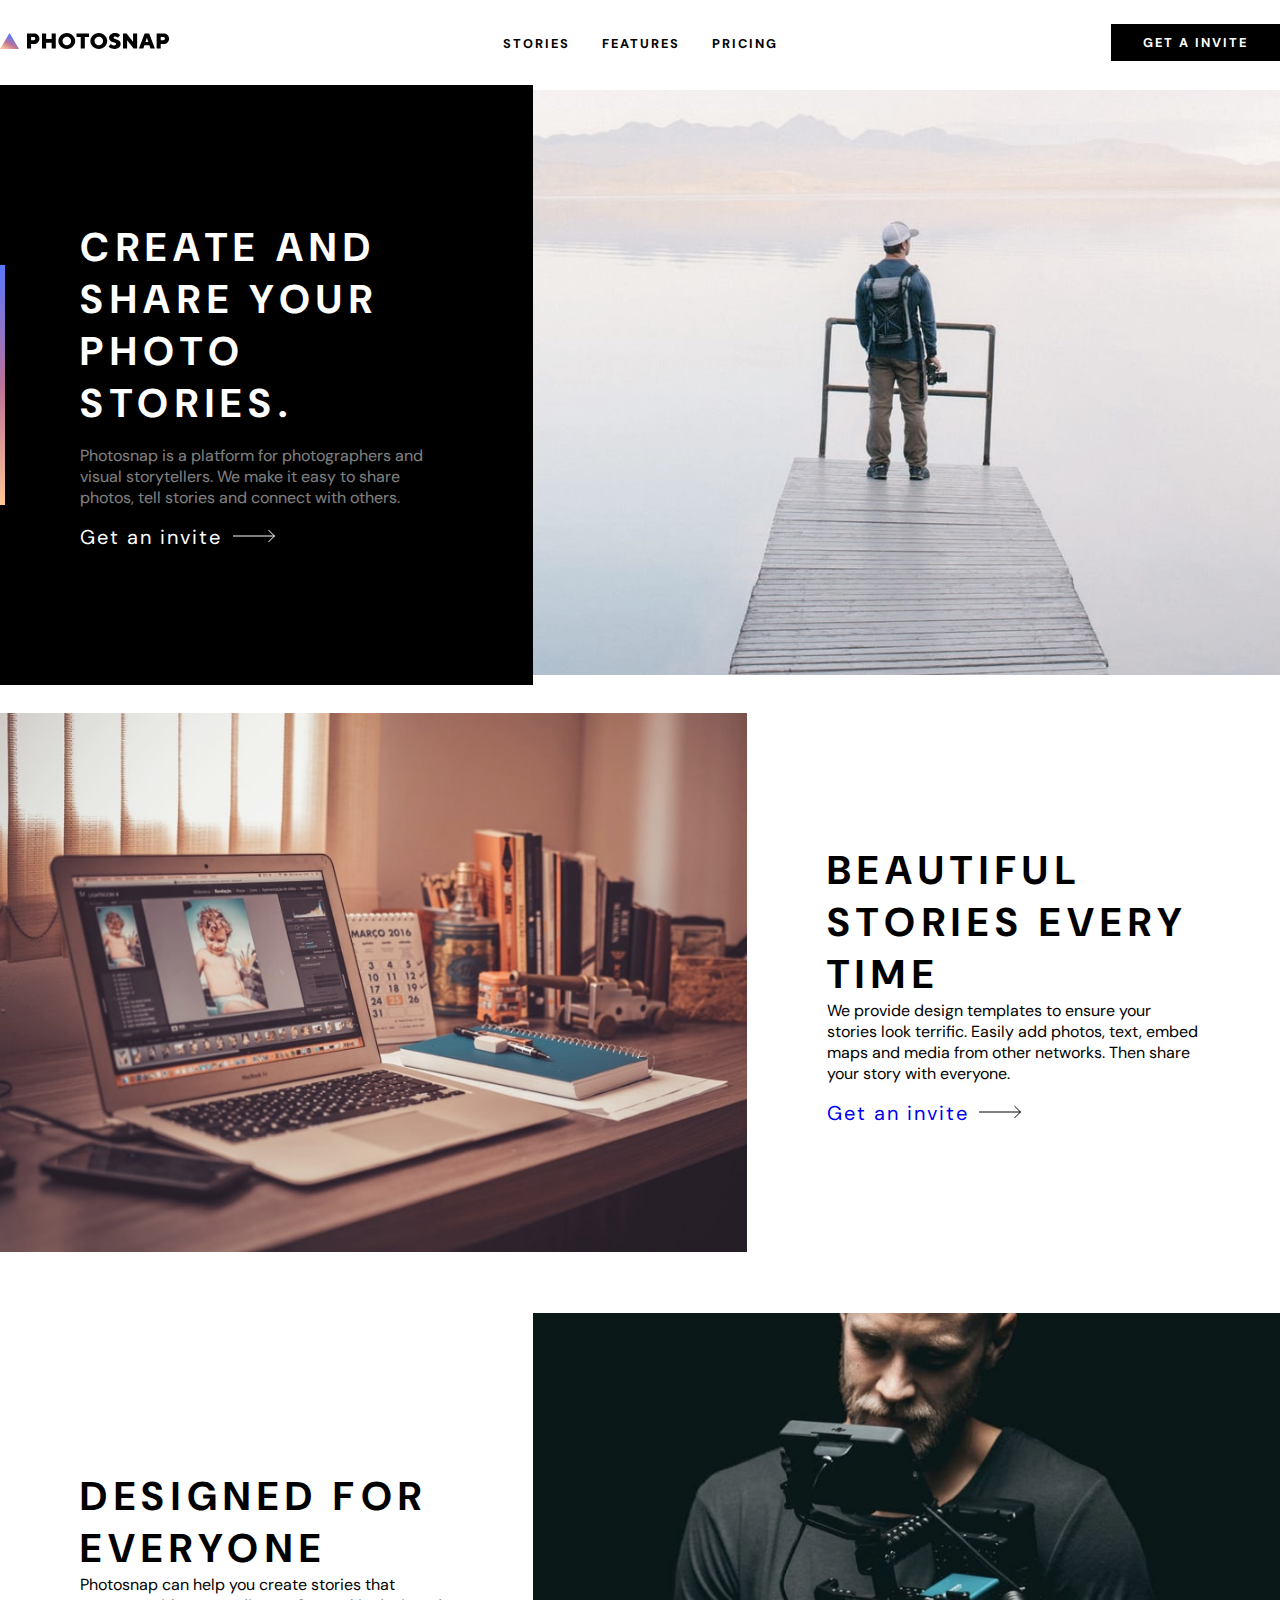
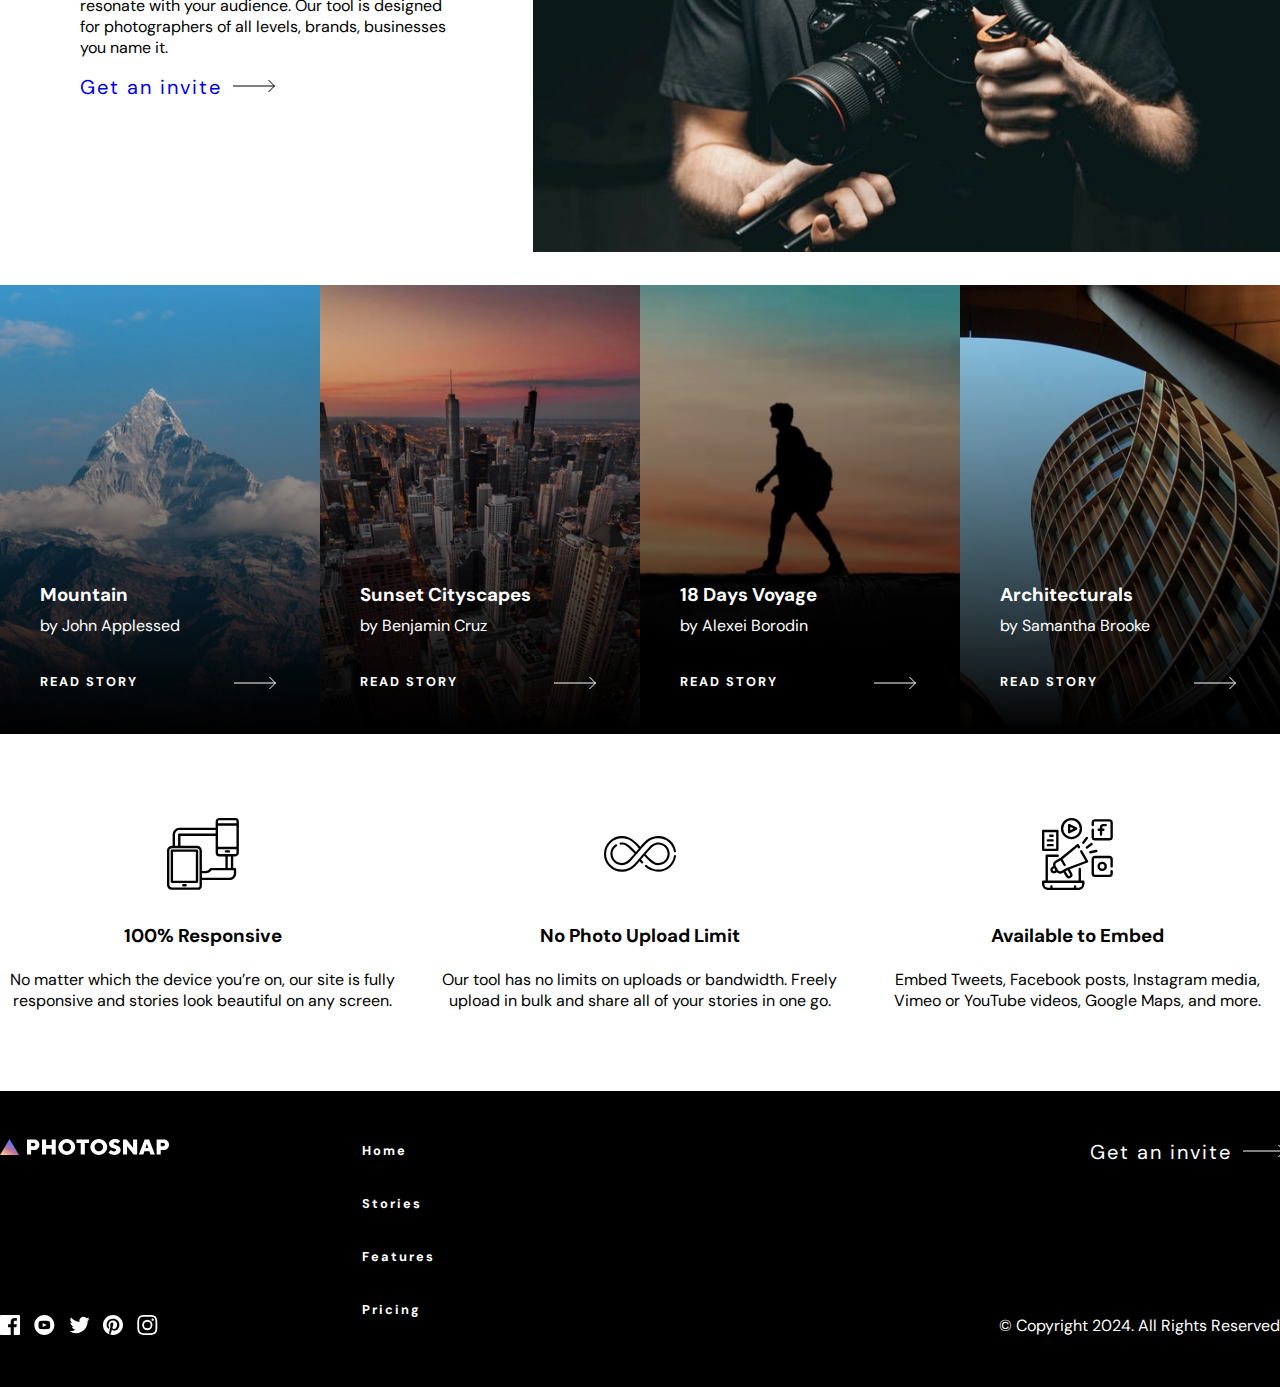
==== commit b5ee1911: "Pricing Layout set for Mobile Version, Hero section added with updated content & image." ====
--- a/index.html
+++ b/index.html
@@ -18,15 +18,34 @@
   </head>
   <body>
     <header class="container header">
-      <a href="#">
+      <a href="/" target="_self">
         <img src="./src/logo/logo.svg" alt="Logo" />
       </a>
       <ul>
-        <li><a href="#">Stories</a></li>
-        <li><a href="#">Features</a></li>
-        <li><a href="#">Pricing</a></li>
+        <li><a href="/stories.html" target="_self">Stories</a></li>
+        <li><a href="/features.html" target="_self">Features</a></li>
+        <li><a href="/pricing.html" target="_self">Pricing</a></li>
       </ul>
       <a href="#" class="get--invite__btn">Get a Invite</a>
+      <div class="header--mobile">
+        <div class="header--wrapper">
+          <a href="/" target="_self">
+            <img src="./src/logo/logo.svg" alt="Logo" />
+          </a>
+          <div class="hamburger--menu__icon">
+            <span></span>
+            <span></span>
+          </div>
+        </div>
+        <div class="main--content__mobile">
+          <ul>
+            <li><a href="/stories.html" target="_self">Stories</a></li>
+            <li><a href="/features.html" target="_self">Features</a></li>
+            <li><a href="/pricing.html" target="_self">Pricing</a></li>
+          </ul>
+          <a href="#" class="get--invite__btn">Get a Invite</a>
+        </div>
+      </div>
     </header>
     <main>
       <section>
--- a/app/style.css
+++ b/app/style.css
@@ -95,6 +95,12 @@
 .flex-jcc {
   justify-content: center;
 }
+.flex-jcs {
+  justify-content: flex-start;
+}
+.flex-jcsb {
+  justify-content: space-between;
+}
 .flex-1 {
   flex: 1;
 }
@@ -130,6 +136,9 @@
 .get--invite__btn:hover {
   background: var(--grey-color);
   color: var(--black-color);
+}
+.header--mobile {
+  display: none;
 }
 /* Hero */
 :where(.hero__container, .stories, .design) {
@@ -333,3 +342,450 @@
   justify-content: start;
   gap: 0.8625rem;
 }
+/* Stories Page */
+/* --- Hero --- */
+section.stories--banner {
+  background-image: url(./../src/background/moon-of-appalacia.jpg);
+  background-size: cover;
+  background-repeat: no-repeat;
+  background-position: center;
+}
+.storis__hero {
+  height: 600px;
+}
+.storis__hero .tpography--col {
+  max-width: 30%;
+  height: 100%;
+  padding-left: 1.5rem;
+}
+.stories--banner h1 {
+  color: var(--white-color);
+  line-height: 1.1;
+}
+.storis__hero :where(span, p, a) {
+  color: var(--white-color);
+  opacity: 0.5;
+}
+:where(.storis__hero) span:first-child {
+  text-transform: uppercase;
+  font-size: 0.8625rem;
+  line-height: 2;
+}
+:where(.storis__hero) p {
+  padding-top: 1rem;
+}
+.story--content span {
+  font-size: 0.8625rem;
+  opacity: 0.5;
+  line-height: 2;
+}
+.single--story p {
+  margin-top: 0.5rem;
+}
+.features--hero .hero__container .image__col {
+  display: flex;
+  height: 100%;
+}
+.features--container .benefit:first-child {
+  padding-bottom: 0;
+}
+section.cta__section {
+  background-image: url(./../src/background/bg-beta.jpg);
+  background-size: cover;
+  background-repeat: no-repeat;
+  background-position: center;
+}
+.cta--container {
+  gap: 10rem;
+  padding: 5rem 2rem;
+}
+.cta--container :where(.typography--col, .cta--btn__col) {
+  flex: 1;
+}
+.cta--container .cta--btn__col {
+  text-align: end;
+}
+.cta--container :where(h2, a) {
+  color: var(--white-color);
+}
+.cta--container .cta--btn__col a {
+  left: -5rem;
+}
+.features--container .benefit {
+  padding-left: 2rem;
+  padding-right: 2rem;
+}
+/* Pricing */
+.pricing--plan__toggle {
+  padding-top: 2rem;
+}
+.pricing--plan__toggle {
+  display: flex;
+  align-items: center;
+  justify-content: center;
+}
+.plan {
+  width: 15rem;
+  display: flex;
+  align-items: center;
+  justify-content: space-between;
+}
+/* Style the switch */
+.plan--change {
+  position: relative;
+  display: inline-block;
+  width: 60px;
+  height: 34px;
+}
+
+.plan--change input {
+  opacity: 0;
+  width: 0;
+  height: 0;
+}
+
+/* Style the slider */
+.slider {
+  position: absolute;
+  cursor: pointer;
+  top: 0;
+  left: 0;
+  right: 0;
+  bottom: 0;
+  background-color: var(--grey-color); /* Default background color */
+  -webkit-transition: 0.4s;
+  transition: 0.4s;
+}
+
+.slider:before {
+  position: absolute;
+  content: "";
+  height: 26px;
+  width: 26px;
+  left: 4px;
+  bottom: 4px;
+  background-color: black; /* Default round color */
+  -webkit-transition: 0.4s;
+  transition: 0.4s;
+}
+
+input:checked + .slider {
+  background-color: black; /* Background color when checked */
+}
+
+input:checked + .slider:before {
+  background-color: white; /* Round color when checked */
+  transform: translateX(
+    25px
+  ); /* Shift round circle to the right when checked */
+}
+
+/* Rounded sliders */
+.slider.round {
+  border-radius: 34px;
+}
+
+.slider.round:before {
+  border-radius: 50%;
+}
+.plan .selected {
+  font-weight: 700;
+  color: var(--black-color);
+  opacity: 1;
+}
+/* Pricing Plans */
+.pricing--plans {
+  display: grid;
+  grid-template-columns: repeat(3, 1fr);
+  gap: 2rem;
+  padding: 5rem 0;
+}
+.plan--container {
+  padding: 2rem 3rem;
+  display: flex;
+  flex-direction: column;
+  align-items: center;
+  gap: 2rem;
+}
+.plan--container .typography--col,
+.plan--container .price--col {
+  text-align: center;
+}
+.basic--plan,
+.business--plan {
+  background: var(--grey-color);
+}
+.pro--plan {
+  background: var(--black-color);
+  margin-top: -2rem;
+  padding: 4rem 3rem;
+  margin-bottom: -2rem;
+}
+.plan--container h2 {
+  text-transform: capitalize;
+  letter-spacing: 0;
+  font-size: 1.5rem;
+}
+.plan--container .price--col h1 {
+  font-size: 3rem;
+  font-weight: 700;
+  letter-spacing: 0;
+  margin-bottom: 0.5rem;
+}
+.pick--plan__col {
+  width: 100%;
+}
+.pick--plan__col a {
+  background: var(--black-color);
+  color: var(--white-color);
+  padding: 1rem;
+  text-transform: uppercase;
+  display: block;
+  text-align: center;
+}
+.pro--plan :has(h1, h2, p) {
+  color: var(--white-color);
+}
+.pro--plan a {
+  background: var(--grey-color);
+  color: var(--black-color);
+}
+/* Compare Table */
+.compare {
+  padding: 8rem 0;
+}
+.compare h2 {
+  text-align: center;
+}
+table:not(.for-mobile) {
+  max-width: 50rem;
+}
+table {
+  letter-spacing: 0.125rem;
+  width: 90%;
+  border-collapse: collapse;
+  text-align: left;
+  margin: auto;
+  font-size: 1.2rem;
+}
+table:not(.for-mobile) td:first-child,
+table:not(.for-mobile) th:first-child {
+  width: 40%;
+}
+table :where(th, tr) {
+  font-size: 0.875rem;
+  text-transform: uppercase;
+}
+table:not(.for-mobile) td:not(:first-child),
+table:not(.for-mobile) th:not(:first-child) {
+  text-align: center;
+  width: 20%;
+}
+table:not(.for-mobile) tr:not(:first-child) {
+  border-bottom: 1px solid #dfdfdf;
+}
+table:not(.for-mobile) tr {
+  height: 4rem;
+  border-bottom: 1px solid #000;
+}
+
+/* Mobile */
+@media (max-width: 500px) {
+  .header--mobile {
+    display: block;
+    width: 100%;
+  }
+  .header--wrapper {
+    display: flex;
+    flex-direction: column;
+    justify-content: space-between;
+    padding: 0 1rem;
+  }
+  .header--mobile {
+    display: block;
+  }
+  .header :where(img, ul, a) {
+    display: none;
+  }
+  .header--mobile :where(img, ul, a) {
+    display: block;
+  }
+  .main--content__mobile {
+    display: none;
+  }
+  .hamburger--menu__icon {
+    position: relative;
+    top: -1rem;
+  }
+  .hamburger--menu__icon span::before {
+    content: "";
+    width: 2rem;
+    height: 2px;
+    background: #000;
+    position: absolute;
+    right: 0;
+    top: 0;
+  }
+  .hamburger--menu__icon span:first-child::before {
+    top: 0.7625rem;
+  }
+  .hamburger--menu__icon span:first-child::before {
+    transform: rotate(320deg);
+  }
+  .hamburger--menu__icon span:last-child::before {
+    transform: rotate(-34deg);
+    top: 10px;
+    right: 1px;
+  }
+  .hamburger--menu__icon span:first-child::before {
+    transform: rotate(35deg);
+    top: 10px;
+    right: 0px;
+  }
+  h1,
+  h2 {
+    font-size: 2rem;
+    line-height: 1.1;
+    letter-spacing: 2px;
+  }
+  :where(.hero__container, .stories, .design) {
+    flex-direction: column;
+    height: 100%;
+  }
+  :where(.hero__container, .stories, .design) .typography__col {
+    padding: 3rem 2rem;
+  }
+  .hero__container .typography__col::before {
+    top: 0;
+    height: 5px;
+    width: 40%;
+    left: 2rem;
+    background-image: linear-gradient(
+      150deg,
+      var(--blue-color),
+      var(--pink-color),
+      var(--orange-color)
+    );
+  }
+  .stories {
+    flex-direction: column-reverse;
+  }
+  .stories__card {
+    grid-template-columns: 1fr;
+  }
+  .benefit {
+    flex-direction: column;
+    padding: 3rem 2rem;
+  }
+  .pricing--plan__toggle {
+    padding-top: 2rem;
+  }
+  .pricing--plans {
+    padding: 3rem 1rem;
+  }
+  .pricing--plans {
+    grid-template-columns: auto;
+    gap: 1.5rem;
+  }
+  .pro--plan {
+    padding: 2rem 3rem;
+    margin: 0;
+  }
+  .compare {
+    padding-top: 4rem;
+  }
+  .pricing--plan__sec .cta--btn__col a {
+    left: 0;
+  }
+  /* Footer */
+  .footer {
+    grid-template-rows: repeat(5, min-content);
+    grid-template-columns: 1fr;
+    gap: 2rem;
+  }
+  .footer--item {
+    grid-area: auto !important;
+    justify-self: center;
+  }
+  .footer--item:nth-child(3) {
+    padding-left: 0;
+  }
+  .footer--item ul {
+    align-items: center;
+    gap: 1.4rem;
+  }
+  .footer--item:nth-child(4) {
+    justify-self: center;
+    margin-left: 2rem;
+  }
+  .footer--item:nth-child(5) {
+    justify-self: center;
+  }
+  .storis__hero .tpography--col {
+    max-width: 100%;
+    padding: 0 1.5rem;
+  }
+  .cta--container {
+    flex-direction: column;
+    align-items: flex-start;
+    gap: 2rem;
+    padding: 5rem 1.5rem;
+  }
+}
+/* Tablet */
+@media ((min-width: 501px) and (max-width: 900px)) {
+  .header {
+    padding: 1.5rem 2rem;
+  }
+  :where(.hero__container, .stories, .design) .image__col {
+    display: flex;
+    height: 100%;
+    flex: 1 !important;
+  }
+  .stories__card {
+    grid-template-columns: repeat(2, 1fr);
+  }
+  .benefit {
+    flex-direction: column;
+  }
+  .benefit .benefit-content {
+    width: 70%;
+  }
+  .footer {
+    padding-left: 1rem;
+    padding-right: 1rem;
+  }
+  .footer {
+    grid-template-rows: repeat(5, min-content);
+    grid-template-columns: 1fr;
+    gap: 2rem;
+  }
+  .footer--item {
+    grid-area: auto !important;
+    justify-self: center;
+  }
+  .footer--item:nth-child(3) {
+    padding-left: 0;
+  }
+  .footer--item ul {
+    align-items: center;
+    gap: 1.4rem;
+  }
+  .footer--item:nth-child(4) {
+    justify-self: center;
+    margin-left: 2rem;
+  }
+  .footer--item:nth-child(5) {
+    justify-self: center;
+  }
+  .storis__hero .tpography--col {
+    max-width: 50%;
+  }
+  .cta--container {
+    gap: 0rem;
+    padding: 5rem 2rem;
+  }
+  .cta--container .cta--btn__col a {
+    left: -3rem;
+  }
+}
